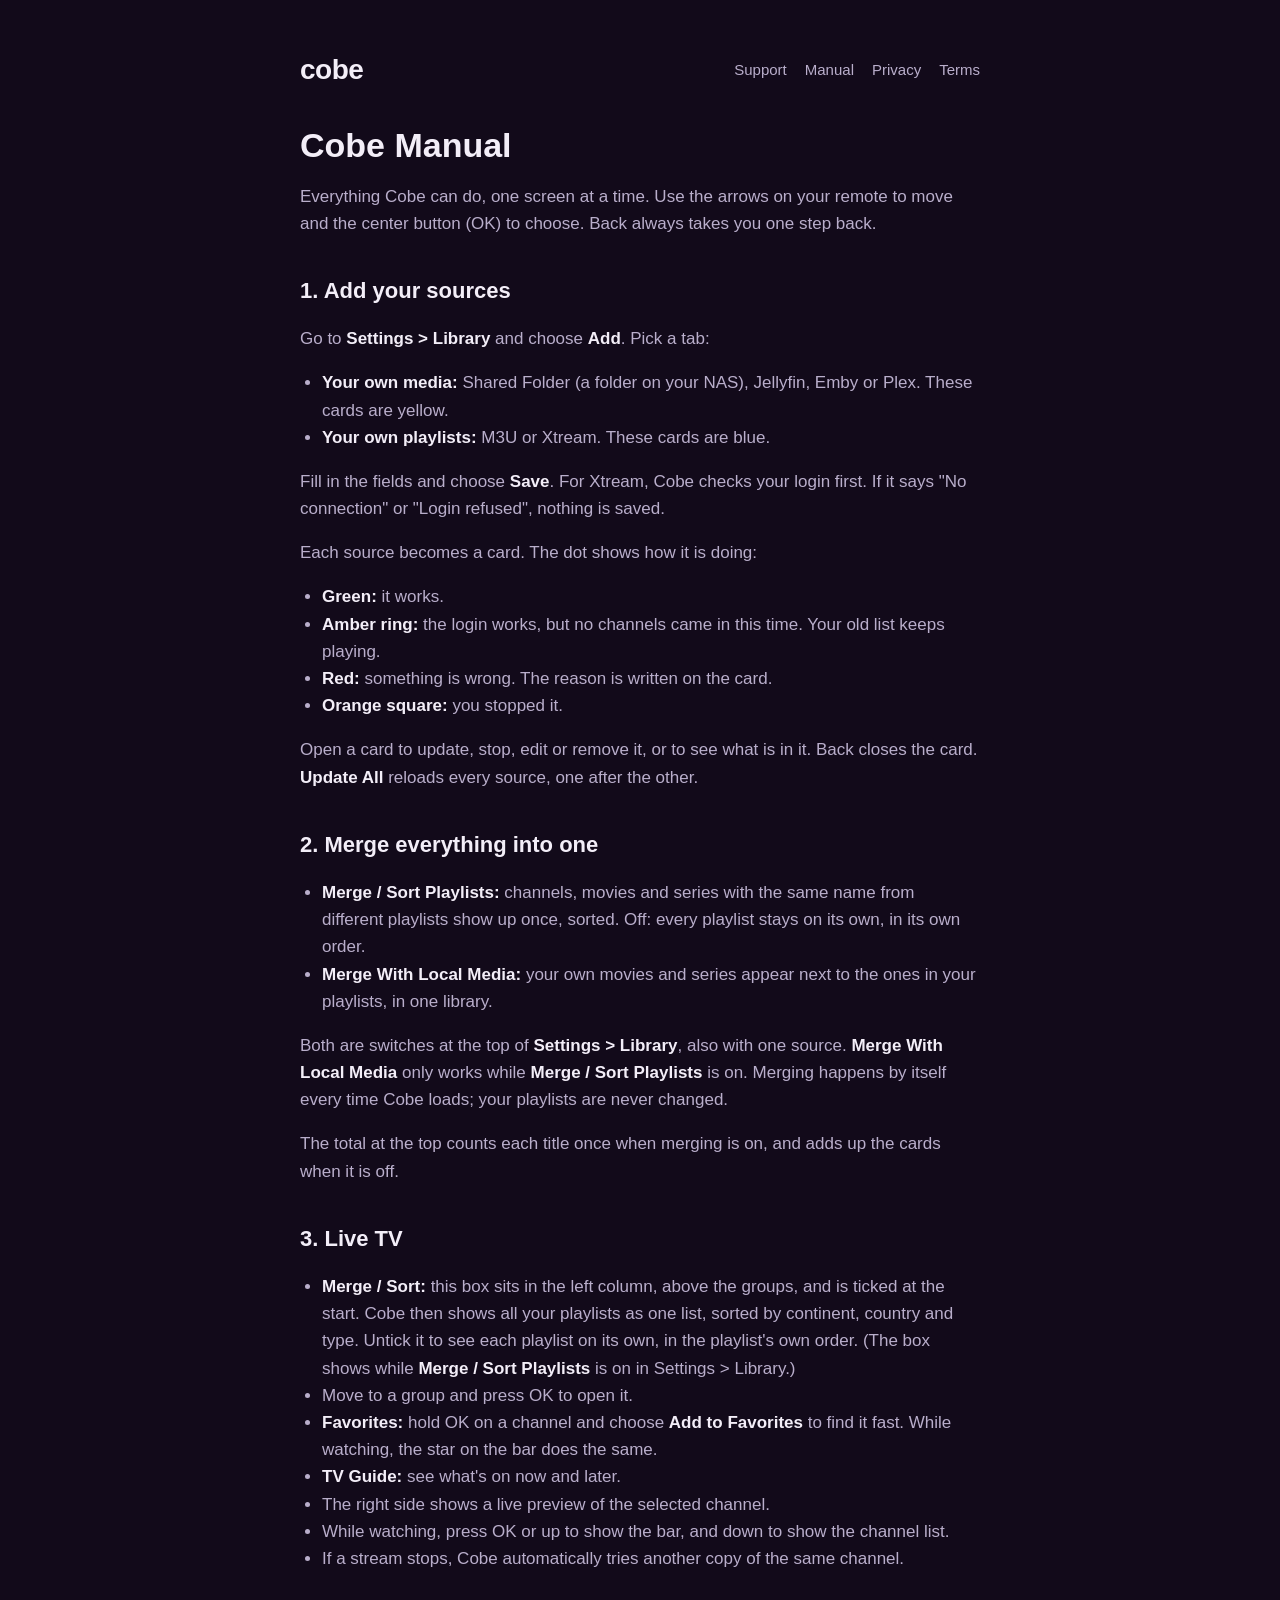
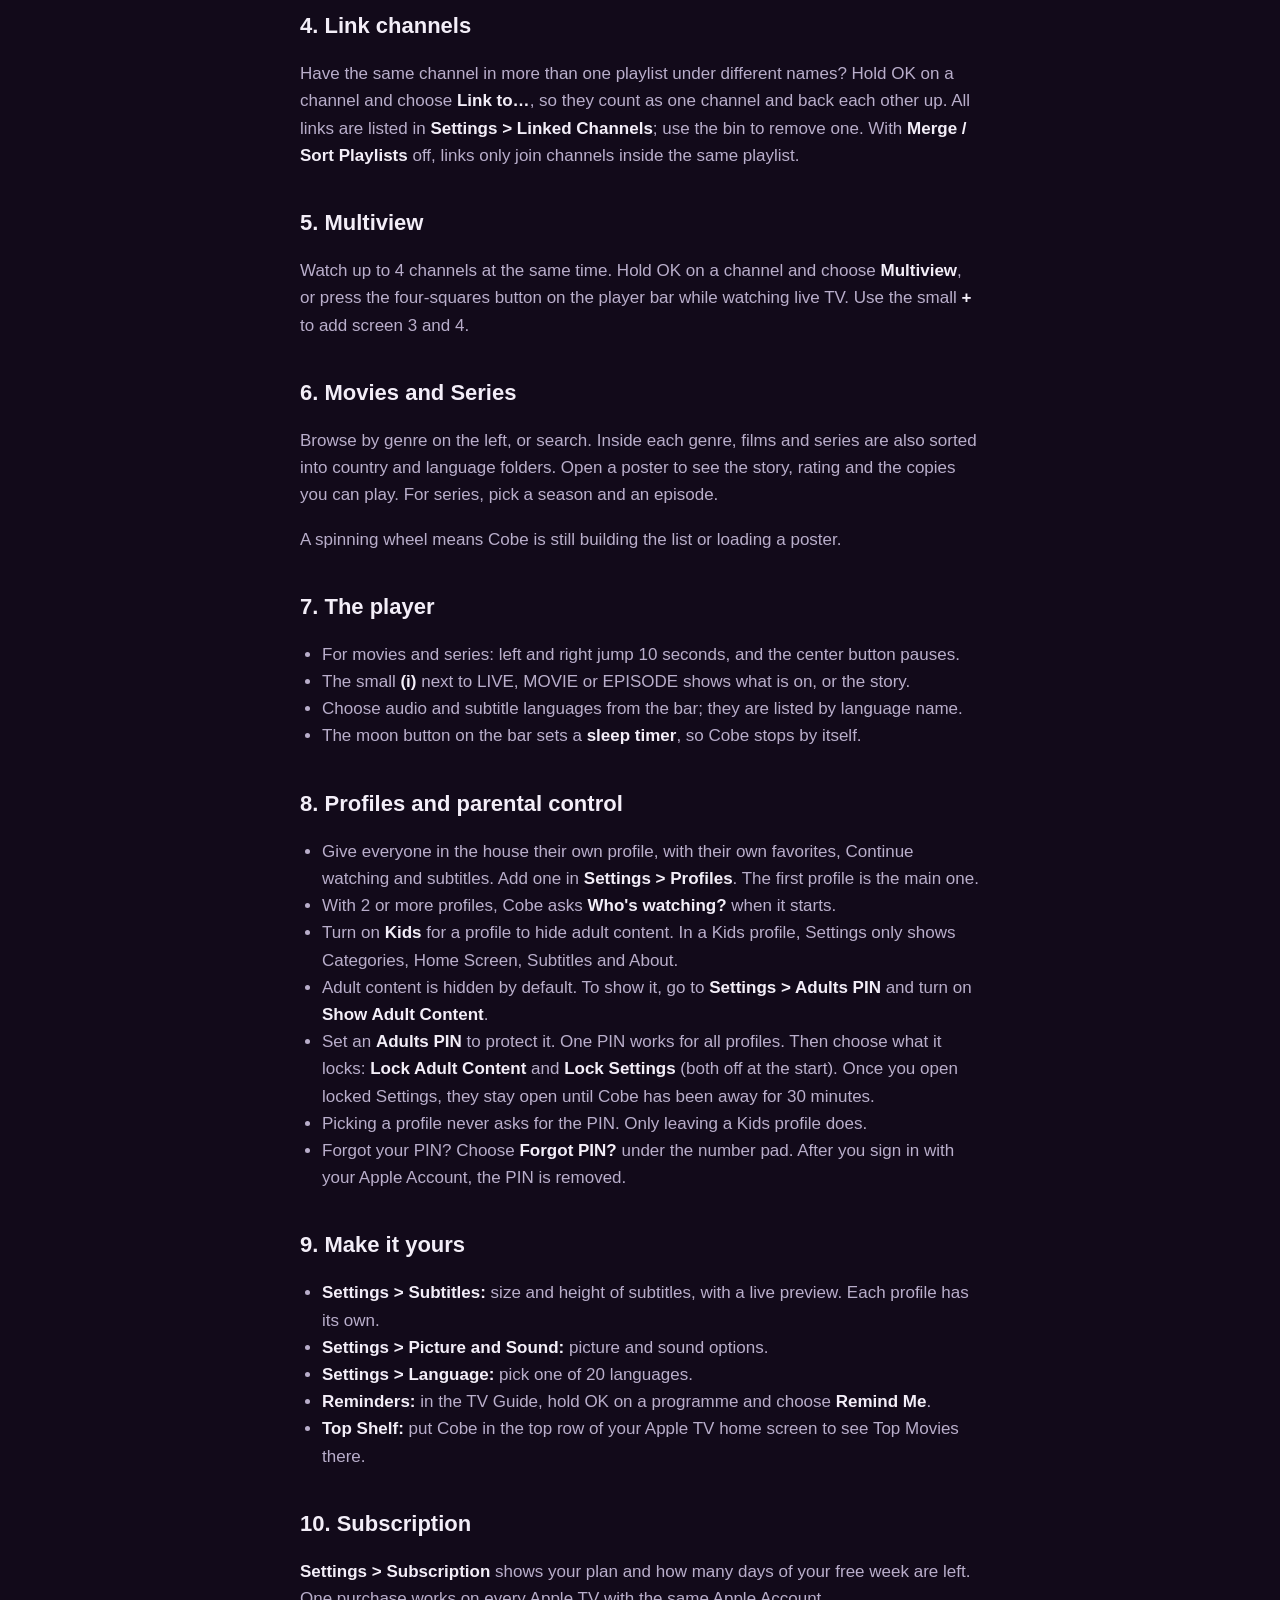
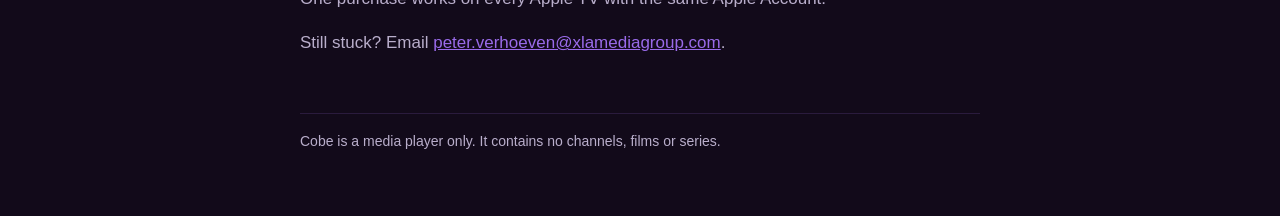
==== manual.html @ 354542ef "Cobe support website: support, manual, privacy and terms Co-Authored-By: Claude Opus 5.5 <noreply@an" ====
<!doctype html><html lang="en"><head><meta charset="utf-8"><meta name="viewport" content="width=device-width,initial-scale=1"><link rel="stylesheet" href="style.css"><title>Cobe Manual</title></head><body><main><header><a href="index.html">cobe</a><nav><a href="index.html">Support</a><a href="manual.html">Manual</a><a href="privacy.html">Privacy</a><a href="terms.html">Terms</a></nav></header>
<h1>Cobe Manual</h1>
<p>Everything Cobe can do, one screen at a time. Use the arrows on your remote to move and the center button (OK) to choose. Back always takes you one step back.</p>

<h2>1. Add your sources</h2>
<p>Go to <strong>Settings &gt; Library</strong> and choose <strong>Add</strong>. Pick a tab:</p>
<ul><li><strong>Your own media:</strong> Shared Folder (a folder on your NAS), Jellyfin, Emby or Plex. These cards are yellow.</li>
<li><strong>Your own playlists:</strong> M3U or Xtream. These cards are blue.</li></ul>
<p>Fill in the fields and choose <strong>Save</strong>. For Xtream, Cobe checks your login first. If it says "No connection" or "Login refused", nothing is saved.</p>
<p>Each source becomes a card. The dot shows how it is doing:</p>
<ul><li><strong>Green:</strong> it works.</li><li><strong>Amber ring:</strong> the login works, but no channels came in this time. Your old list keeps playing.</li><li><strong>Red:</strong> something is wrong. The reason is written on the card.</li><li><strong>Orange square:</strong> you stopped it.</li></ul>
<p>Open a card to update, stop, edit or remove it, or to see what is in it. Back closes the card. <strong>Update All</strong> reloads every source, one after the other.</p>

<h2>2. Merge everything into one</h2>
<ul><li><strong>Merge / Sort Playlists:</strong> channels, movies and series with the same name from different playlists show up once, sorted. Off: every playlist stays on its own, in its own order.</li>
<li><strong>Merge With Local Media:</strong> your own movies and series appear next to the ones in your playlists, in one library.</li></ul>
<p>Both are switches at the top of <strong>Settings &gt; Library</strong>, also with one source. <strong>Merge With Local Media</strong> only works while <strong>Merge / Sort Playlists</strong> is on. Merging happens by itself every time Cobe loads; your playlists are never changed.</p>
<p>The total at the top counts each title once when merging is on, and adds up the cards when it is off.</p>

<h2>3. Live TV</h2>
<ul><li><strong>Merge / Sort:</strong> this box sits in the left column, above the groups, and is ticked at the start. Cobe then shows all your playlists as one list, sorted by continent, country and type. Untick it to see each playlist on its own, in the playlist's own order. (The box shows while <strong>Merge / Sort Playlists</strong> is on in Settings &gt; Library.)</li>
<li>Move to a group and press OK to open it.</li>
<li><strong>Favorites:</strong> hold OK on a channel and choose <strong>Add to Favorites</strong> to find it fast. While watching, the star on the bar does the same.</li>
<li><strong>TV Guide:</strong> see what's on now and later.</li>
<li>The right side shows a live preview of the selected channel.</li>
<li>While watching, press OK or up to show the bar, and down to show the channel list.</li>
<li>If a stream stops, Cobe automatically tries another copy of the same channel.</li></ul>

<h2>4. Link channels</h2>
<p>Have the same channel in more than one playlist under different names? Hold OK on a channel and choose <strong>Link to…</strong>, so they count as one channel and back each other up. All links are listed in <strong>Settings &gt; Linked Channels</strong>; use the bin to remove one. With <strong>Merge / Sort Playlists</strong> off, links only join channels inside the same playlist.</p>

<h2>5. Multiview</h2>
<p>Watch up to 4 channels at the same time. Hold OK on a channel and choose <strong>Multiview</strong>, or press the four-squares button on the player bar while watching live TV. Use the small <strong>+</strong> to add screen 3 and 4.</p>

<h2>6. Movies and Series</h2>
<p>Browse by genre on the left, or search. Inside each genre, films and series are also sorted into country and language folders. Open a poster to see the story, rating and the copies you can play. For series, pick a season and an episode.</p>
<p>A spinning wheel means Cobe is still building the list or loading a poster.</p>

<h2>7. The player</h2>
<ul><li>For movies and series: left and right jump 10 seconds, and the center button pauses.</li>
<li>The small <strong>(i)</strong> next to LIVE, MOVIE or EPISODE shows what is on, or the story.</li>
<li>Choose audio and subtitle languages from the bar; they are listed by language name.</li>
<li>The moon button on the bar sets a <strong>sleep timer</strong>, so Cobe stops by itself.</li></ul>

<h2>8. Profiles and parental control</h2>
<ul><li>Give everyone in the house their own profile, with their own favorites, Continue watching and subtitles. Add one in <strong>Settings &gt; Profiles</strong>. The first profile is the main one.</li>
<li>With 2 or more profiles, Cobe asks <strong>Who's watching?</strong> when it starts.</li>
<li>Turn on <strong>Kids</strong> for a profile to hide adult content. In a Kids profile, Settings only shows Categories, Home Screen, Subtitles and About.</li>
<li>Adult content is hidden by default. To show it, go to <strong>Settings &gt; Adults PIN</strong> and turn on <strong>Show Adult Content</strong>.</li>
<li>Set an <strong>Adults PIN</strong> to protect it. One PIN works for all profiles. Then choose what it locks: <strong>Lock Adult Content</strong> and <strong>Lock Settings</strong> (both off at the start). Once you open locked Settings, they stay open until Cobe has been away for 30 minutes.</li>
<li>Picking a profile never asks for the PIN. Only leaving a Kids profile does.</li>
<li>Forgot your PIN? Choose <strong>Forgot PIN?</strong> under the number pad. After you sign in with your Apple Account, the PIN is removed.</li></ul>

<h2>9. Make it yours</h2>
<ul><li><strong>Settings &gt; Subtitles:</strong> size and height of subtitles, with a live preview. Each profile has its own.</li>
<li><strong>Settings &gt; Picture and Sound:</strong> picture and sound options.</li>
<li><strong>Settings &gt; Language:</strong> pick one of 20 languages.</li>
<li><strong>Reminders:</strong> in the TV Guide, hold OK on a programme and choose <strong>Remind Me</strong>.</li>
<li><strong>Top Shelf:</strong> put Cobe in the top row of your Apple TV home screen to see Top Movies there.</li></ul>

<h2>10. Subscription</h2>
<p><strong>Settings &gt; Subscription</strong> shows your plan and how many days of your free week are left. One purchase works on every Apple TV with the same Apple Account.</p>

<p>Still stuck? Email <a href="mailto:peter.verhoeven@xlamediagroup.com">peter.verhoeven@xlamediagroup.com</a>.</p>
<footer>Cobe is a media player only. It contains no channels, films or series.</footer></main></body></html>
---- style.css ----
:root{--bg:#120A1A;--ink:#F3EEF8;--muted:#B9AECB;--line:#2A1B3D;--accent:#9A6BEA}
*{box-sizing:border-box}
body{margin:0;background:var(--bg);color:var(--ink);font:17px/1.6 -apple-system,BlinkMacSystemFont,"Segoe UI",Roboto,Helvetica,Arial,sans-serif}
main{max-width:720px;margin:0 auto;padding:48px 20px 64px}
header{display:flex;align-items:center;gap:14px;margin-bottom:32px}
header>a{color:var(--ink);text-decoration:none;font-weight:700;font-size:28px;letter-spacing:-.5px}
nav{margin-left:auto;display:flex;gap:18px;font-size:15px}
nav a{color:var(--muted);text-decoration:none}nav a:hover{color:var(--ink)}
h1{font-size:34px;line-height:1.2;margin:0 0 8px}
h2{font-size:22px;margin:36px 0 8px}
p,li{color:var(--muted)}strong{color:var(--ink)}
a{color:var(--accent)}
ol,ul{padding-left:22px}
table{width:100%;border-collapse:collapse;font-size:15px;margin:12px 0}
th,td{text-align:left;padding:8px 10px;border-bottom:1px solid var(--line);vertical-align:top}
th{color:var(--ink)}
.box{border:1px solid var(--line);border-radius:10px;padding:18px 20px;margin:20px 0}
.date{font-size:14px;color:var(--muted)}
footer{margin-top:56px;font-size:14px;color:var(--muted);border-top:1px solid var(--line);padding-top:16px}
@media (max-width:520px){header{flex-wrap:wrap}nav{margin-left:0;width:100%}}
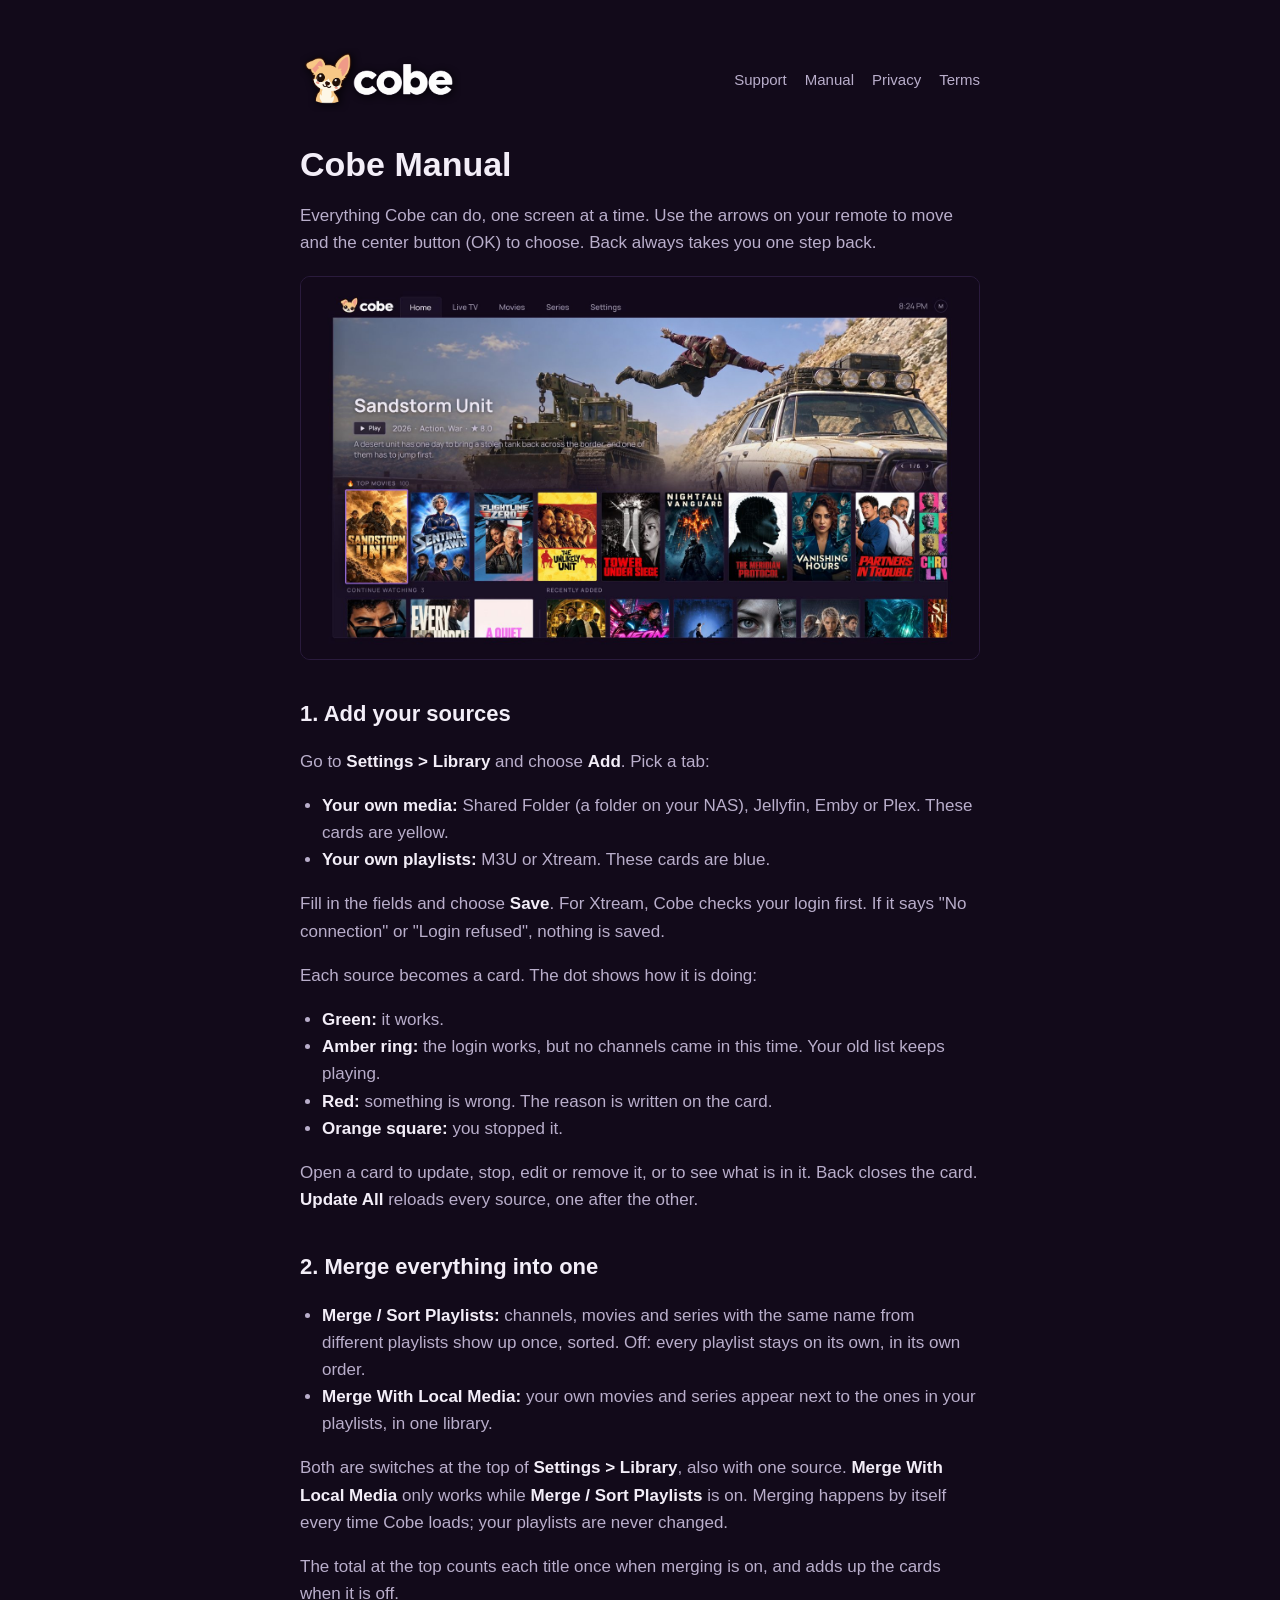
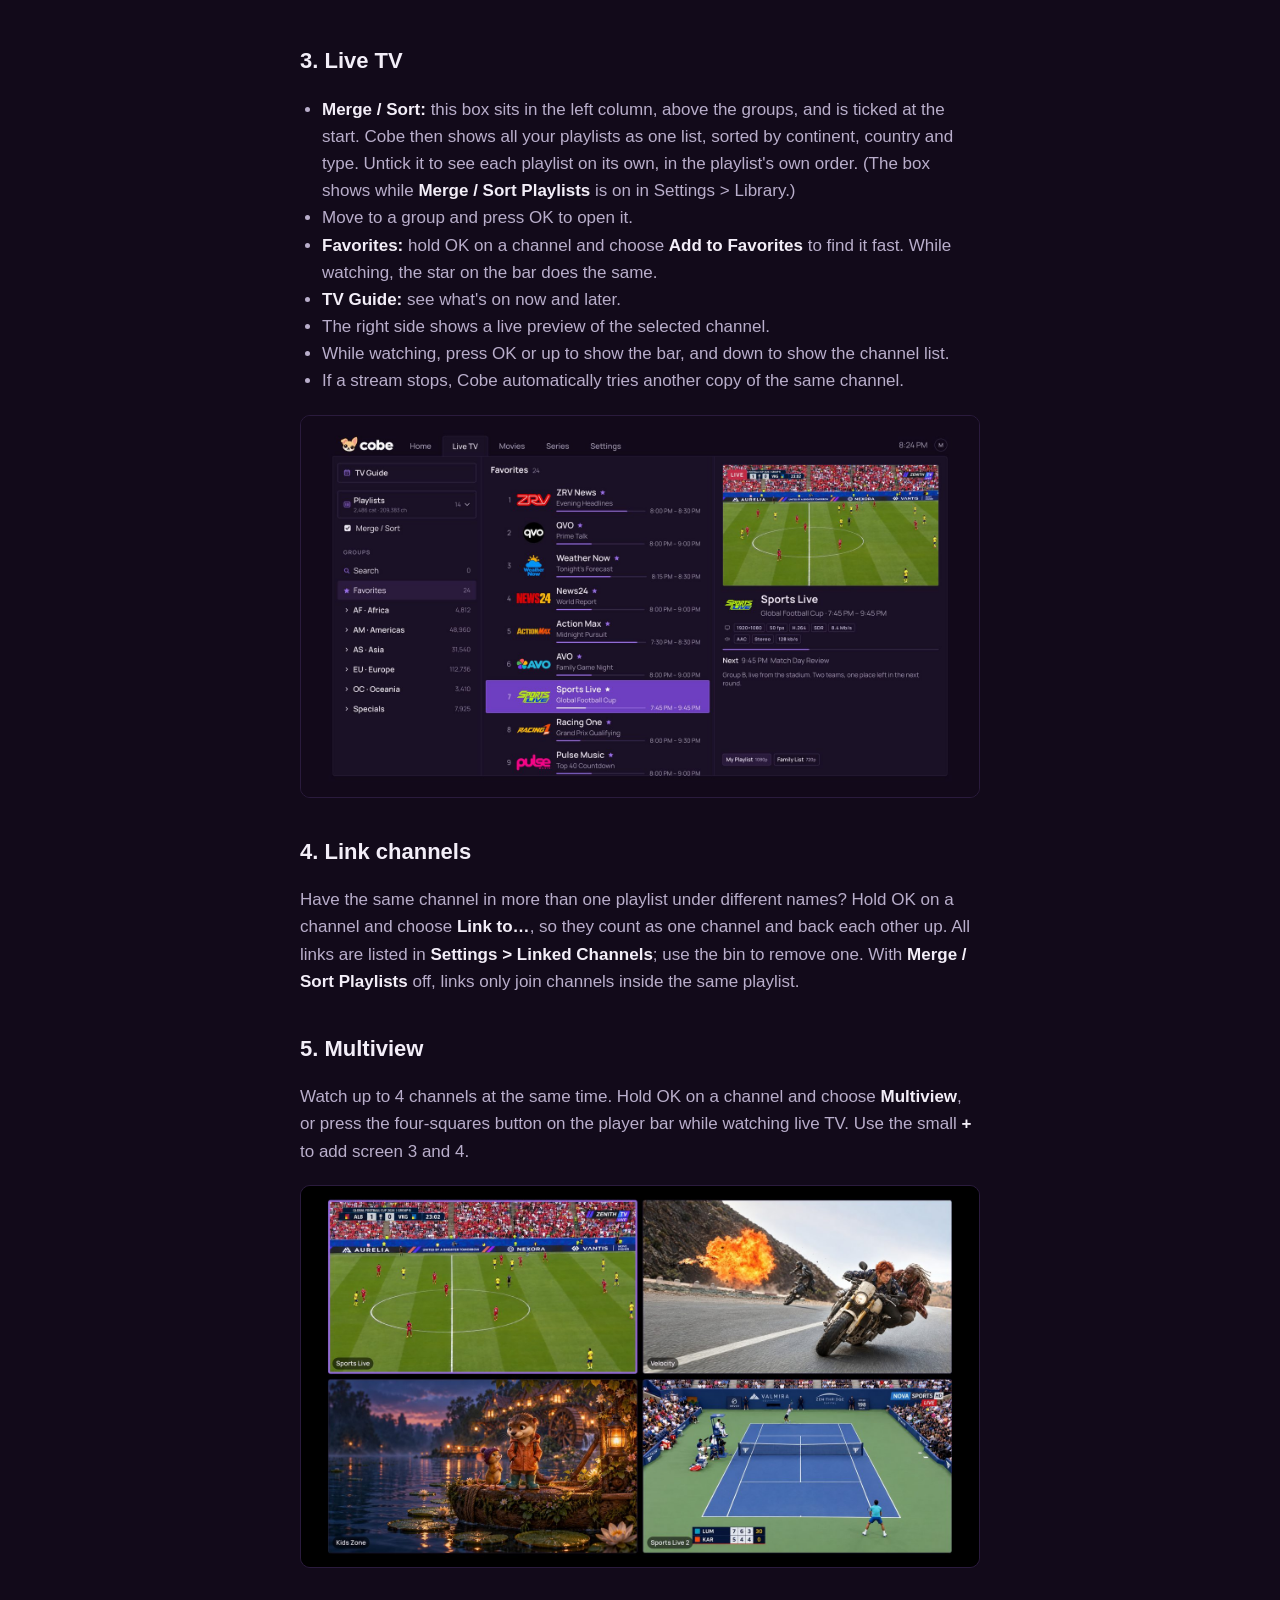
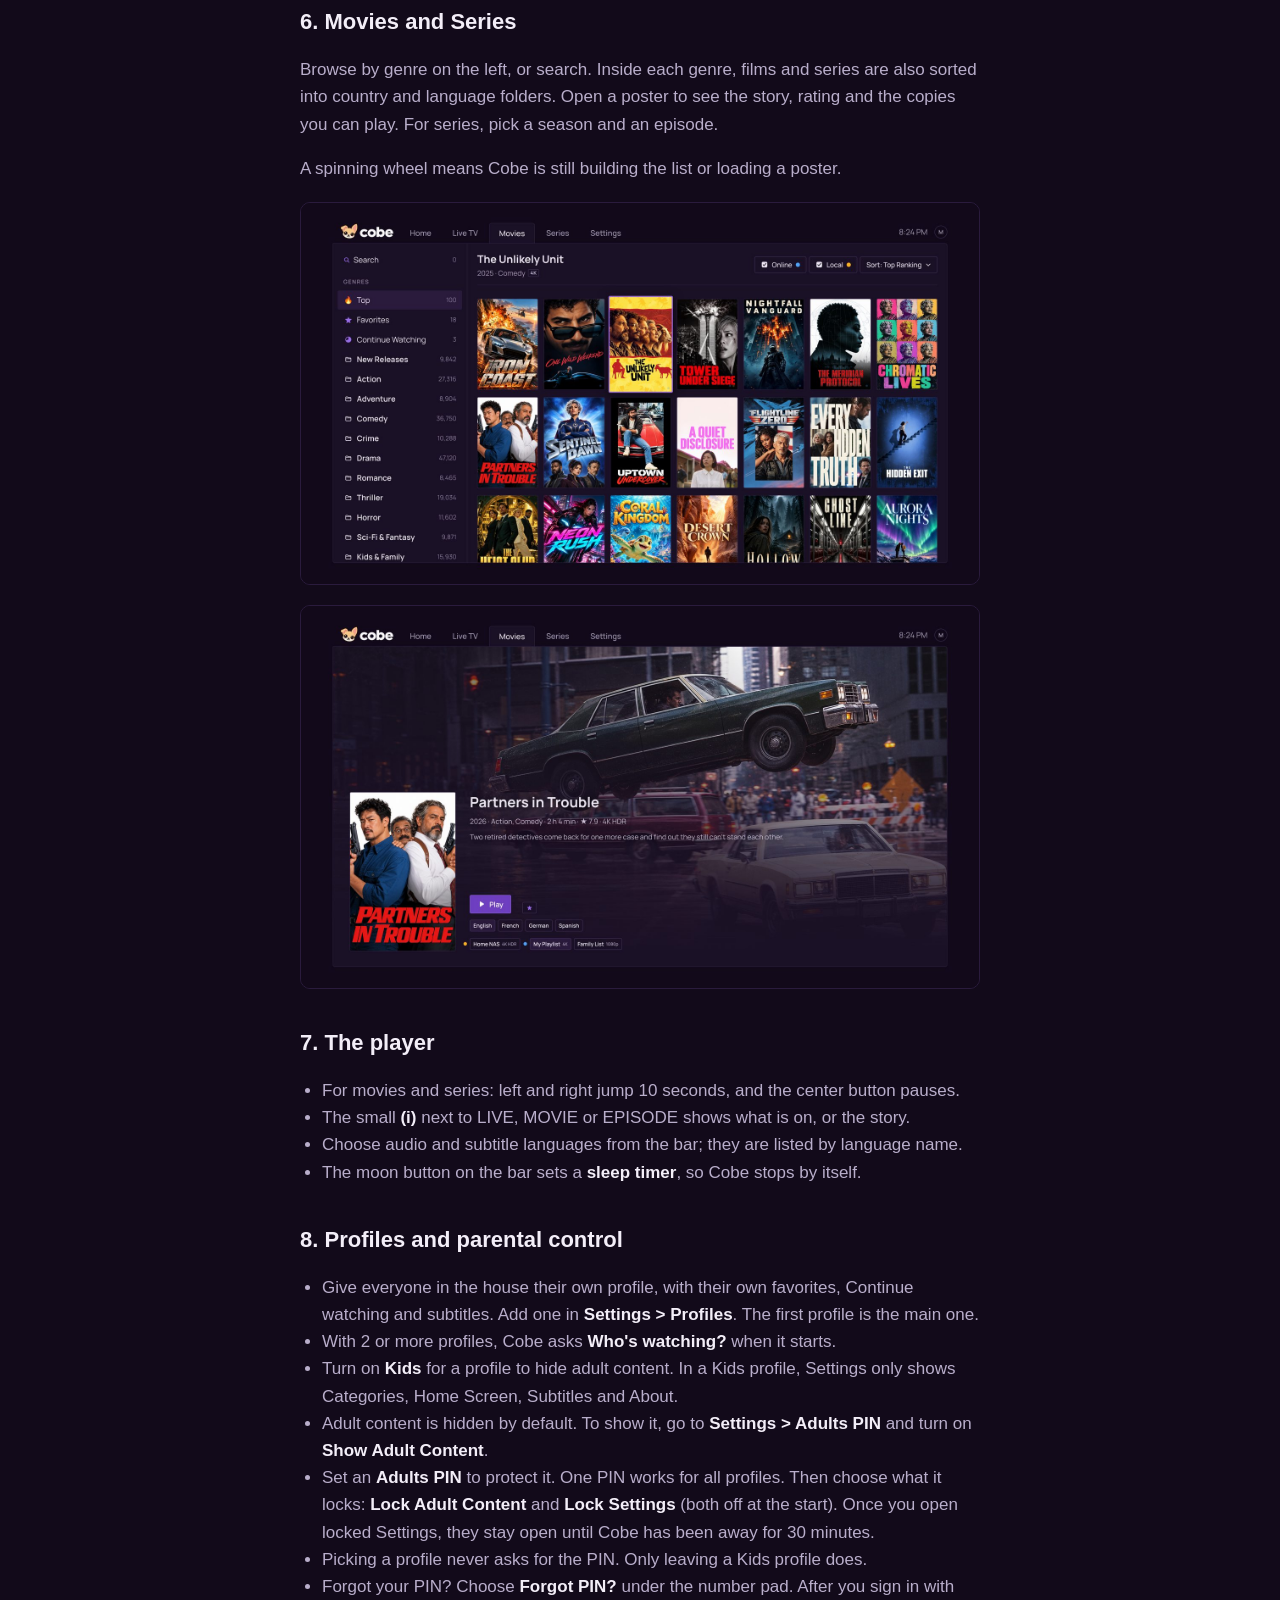
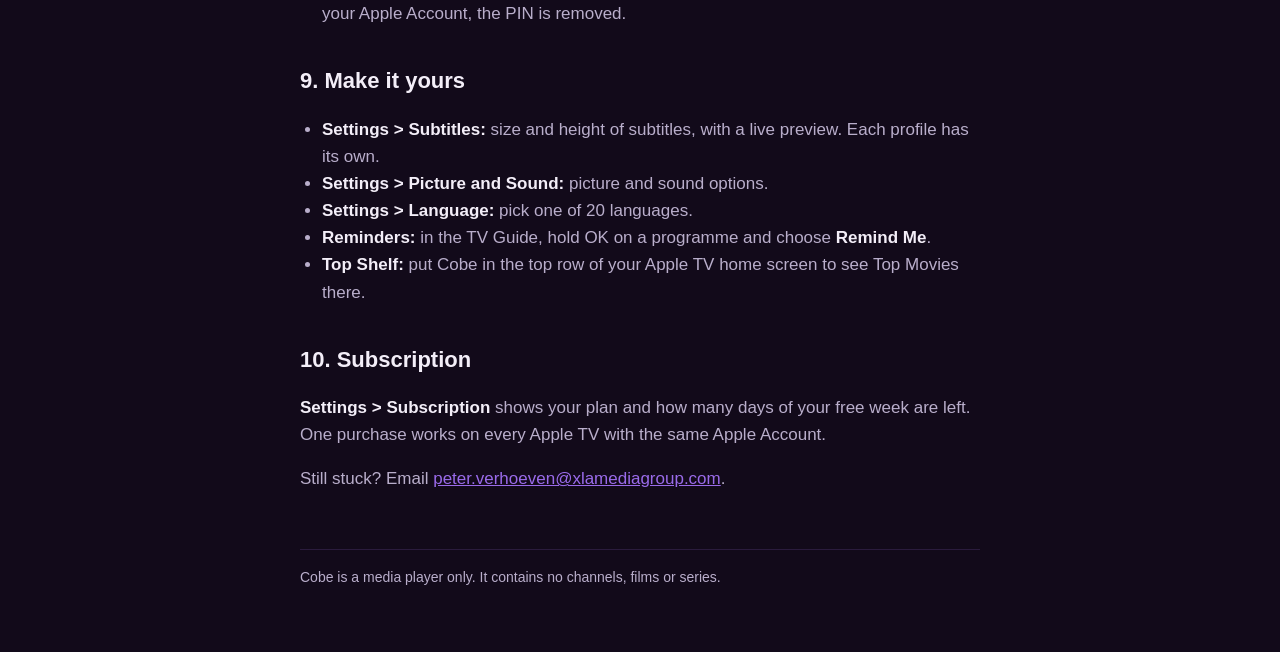
==== commit c9772a40: "Logo on Support and Manual, screenshots in the manual Co-Authored-By: Claude Opus 5.5 <noreply@anthr" ====
--- a/manual.html
+++ b/manual.html
@@ -1,6 +1,8 @@
-<!doctype html><html lang="en"><head><meta charset="utf-8"><meta name="viewport" content="width=device-width,initial-scale=1"><link rel="stylesheet" href="style.css"><title>Cobe Manual</title></head><body><main><header><a href="index.html">cobe</a><nav><a href="index.html">Support</a><a href="manual.html">Manual</a><a href="privacy.html">Privacy</a><a href="terms.html">Terms</a></nav></header>
+<!doctype html><html lang="en"><head><meta charset="utf-8"><meta name="viewport" content="width=device-width,initial-scale=1"><link rel="stylesheet" href="style.css"><title>Cobe Manual</title></head><body><main><header><a href="index.html" class="logo"><img src="images/cobe-logo.png" alt="Cobe" width="960" height="382"></a><nav><a href="index.html">Support</a><a href="manual.html">Manual</a><a href="privacy.html">Privacy</a><a href="terms.html">Terms</a></nav></header>
 <h1>Cobe Manual</h1>
 <p>Everything Cobe can do, one screen at a time. Use the arrows on your remote to move and the center button (OK) to choose. Back always takes you one step back.</p>
+
+<figure><img src="images/home.jpg" alt="The Cobe Home screen with a big film banner and rows of posters" loading="lazy" width="1600" height="900"></figure>
 
 <h2>1. Add your sources</h2>
 <p>Go to <strong>Settings &gt; Library</strong> and choose <strong>Add</strong>. Pick a tab:</p>
@@ -26,15 +28,22 @@
 <li>While watching, press OK or up to show the bar, and down to show the channel list.</li>
 <li>If a stream stops, Cobe automatically tries another copy of the same channel.</li></ul>
 
+<figure><img src="images/live-tv.jpg" alt="Live TV with groups on the left, the channel list in the middle and a live preview on the right" loading="lazy" width="1600" height="900"></figure>
+
 <h2>4. Link channels</h2>
 <p>Have the same channel in more than one playlist under different names? Hold OK on a channel and choose <strong>Link to…</strong>, so they count as one channel and back each other up. All links are listed in <strong>Settings &gt; Linked Channels</strong>; use the bin to remove one. With <strong>Merge / Sort Playlists</strong> off, links only join channels inside the same playlist.</p>
 
 <h2>5. Multiview</h2>
 <p>Watch up to 4 channels at the same time. Hold OK on a channel and choose <strong>Multiview</strong>, or press the four-squares button on the player bar while watching live TV. Use the small <strong>+</strong> to add screen 3 and 4.</p>
 
+<figure><img src="images/multiview.jpg" alt="Multiview with four channels on one screen" loading="lazy" width="1600" height="900"></figure>
+
 <h2>6. Movies and Series</h2>
 <p>Browse by genre on the left, or search. Inside each genre, films and series are also sorted into country and language folders. Open a poster to see the story, rating and the copies you can play. For series, pick a season and an episode.</p>
 <p>A spinning wheel means Cobe is still building the list or loading a poster.</p>
+
+<figure><img src="images/movies.jpg" alt="The Movies tab with genres on the left and a grid of posters" loading="lazy" width="1600" height="900"></figure>
+<figure><img src="images/movie-page.jpg" alt="A movie page with the story, languages and copies to play" loading="lazy" width="1600" height="900"></figure>
 
 <h2>7. The player</h2>
 <ul><li>For movies and series: left and right jump 10 seconds, and the center button pauses.</li>
--- a/style.css
+++ b/style.css
@@ -18,3 +18,11 @@
 .date{font-size:14px;color:var(--muted)}
 footer{margin-top:56px;font-size:14px;color:var(--muted);border-top:1px solid var(--line);padding-top:16px}
 @media (max-width:520px){header{flex-wrap:wrap}nav{margin-left:0;width:100%}}
+figure{margin:20px 0}
+figure img{display:block;width:100%;height:auto;border-radius:10px;border:1px solid var(--line)}
+header>a.logo{display:block;line-height:0}
+header>a.logo img{height:64px;width:auto}
+header.hero{flex-direction:column;gap:20px;margin-bottom:40px}
+header.hero>a.logo img{height:150px}
+header.hero nav{margin-left:0;justify-content:center}
+@media (max-width:520px){header.hero>a.logo img{height:110px}header.hero nav{width:auto}}
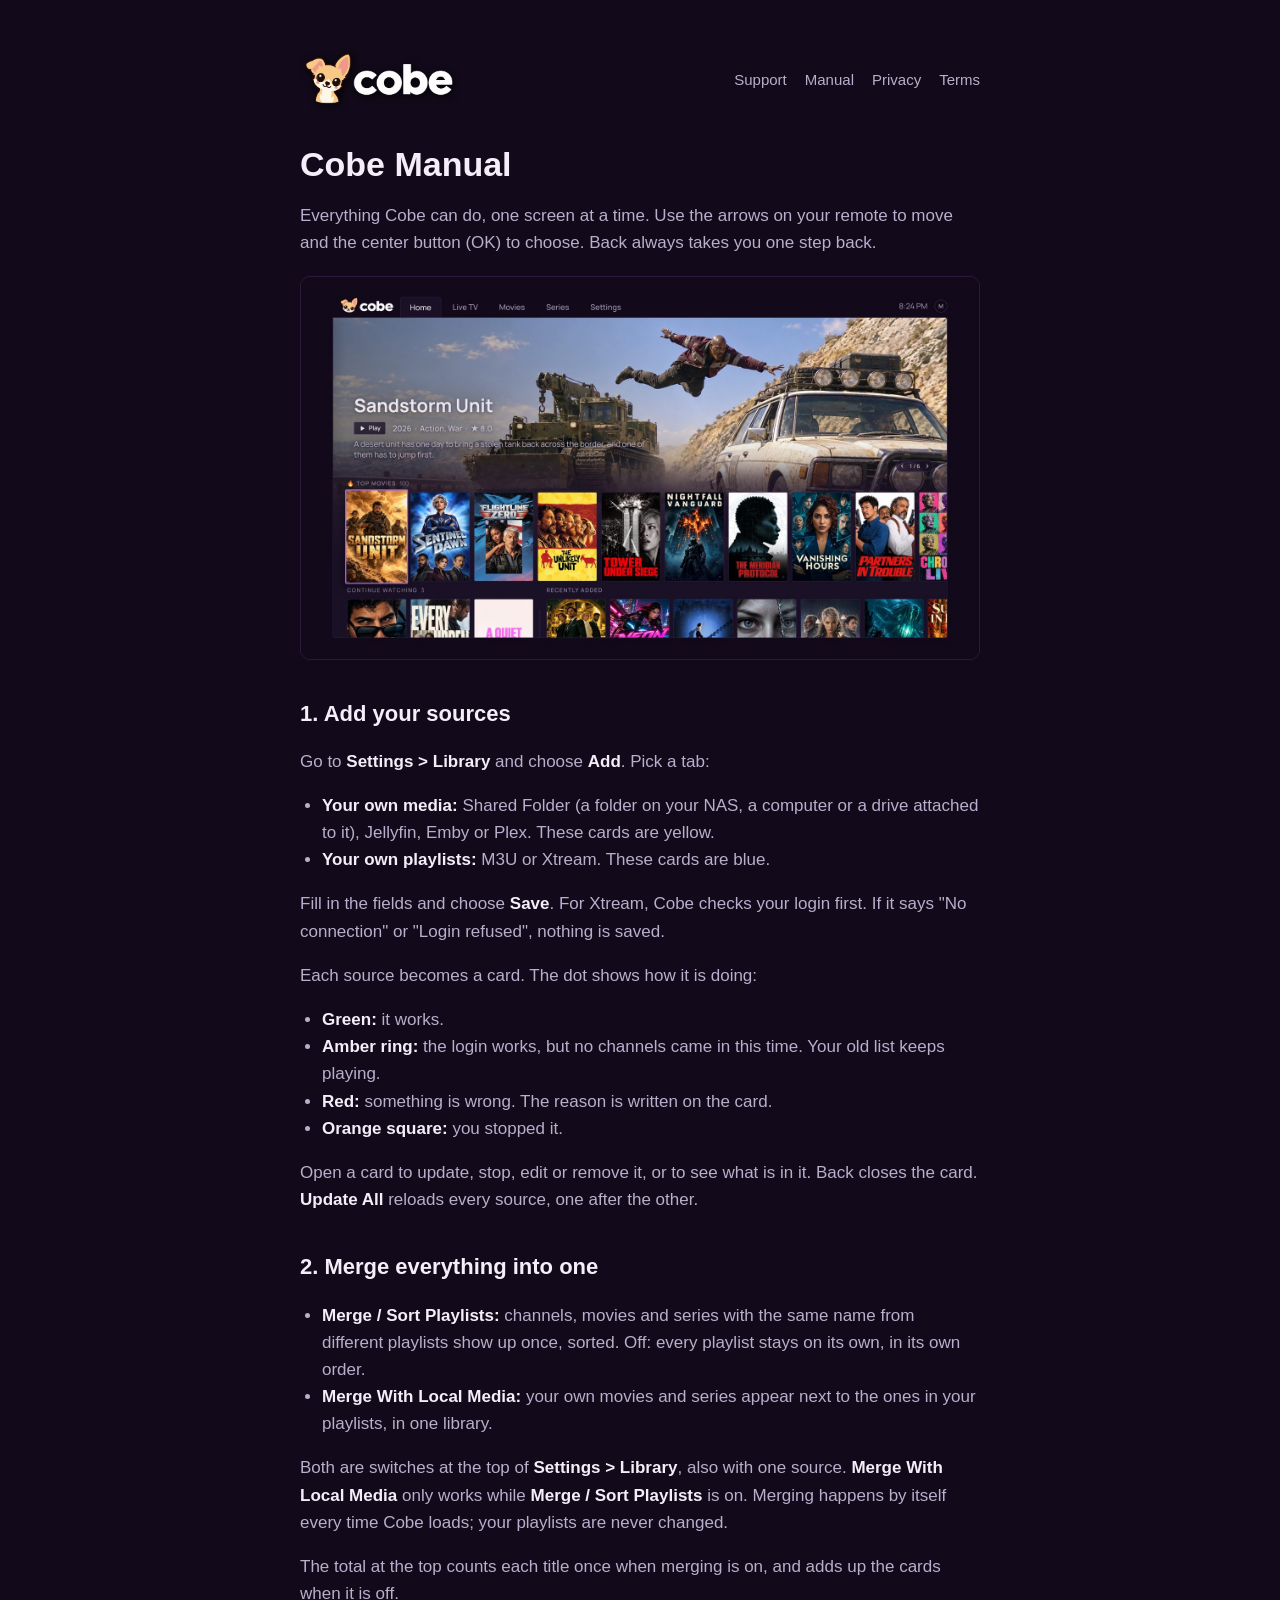
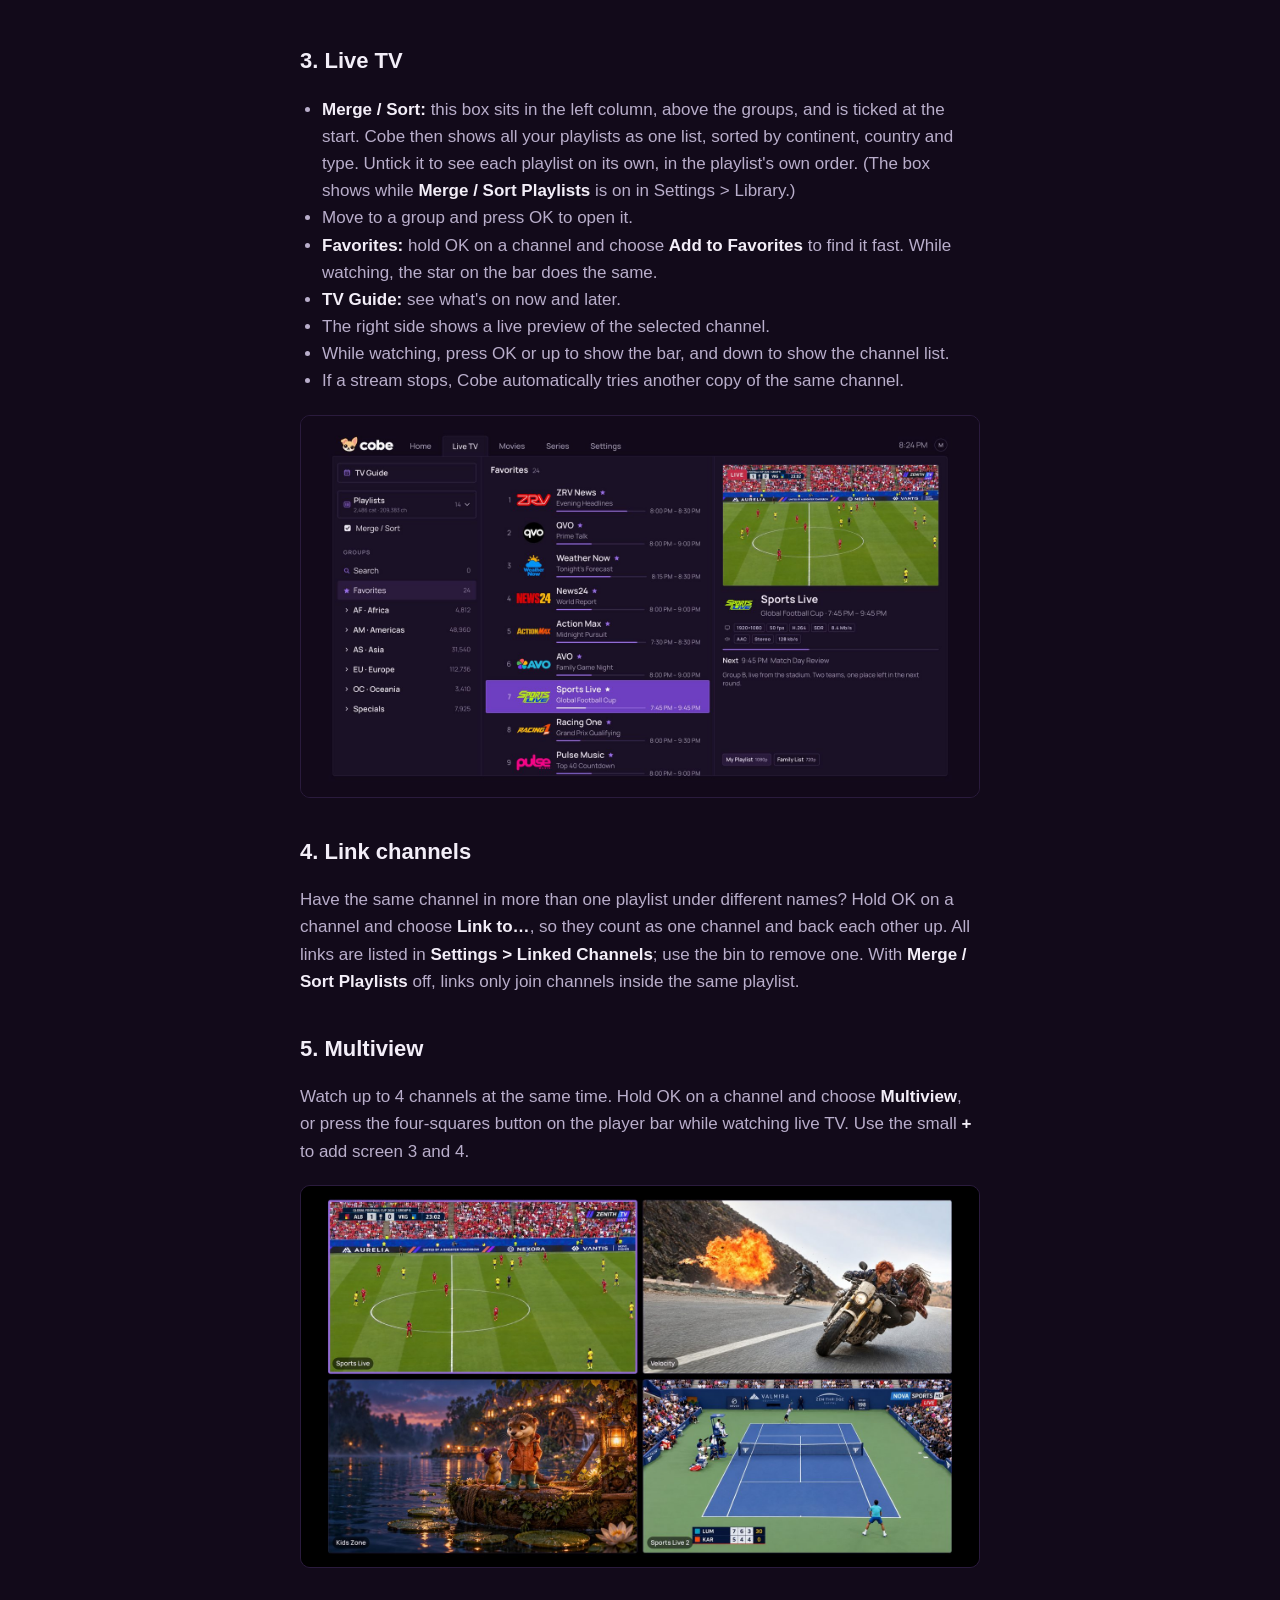
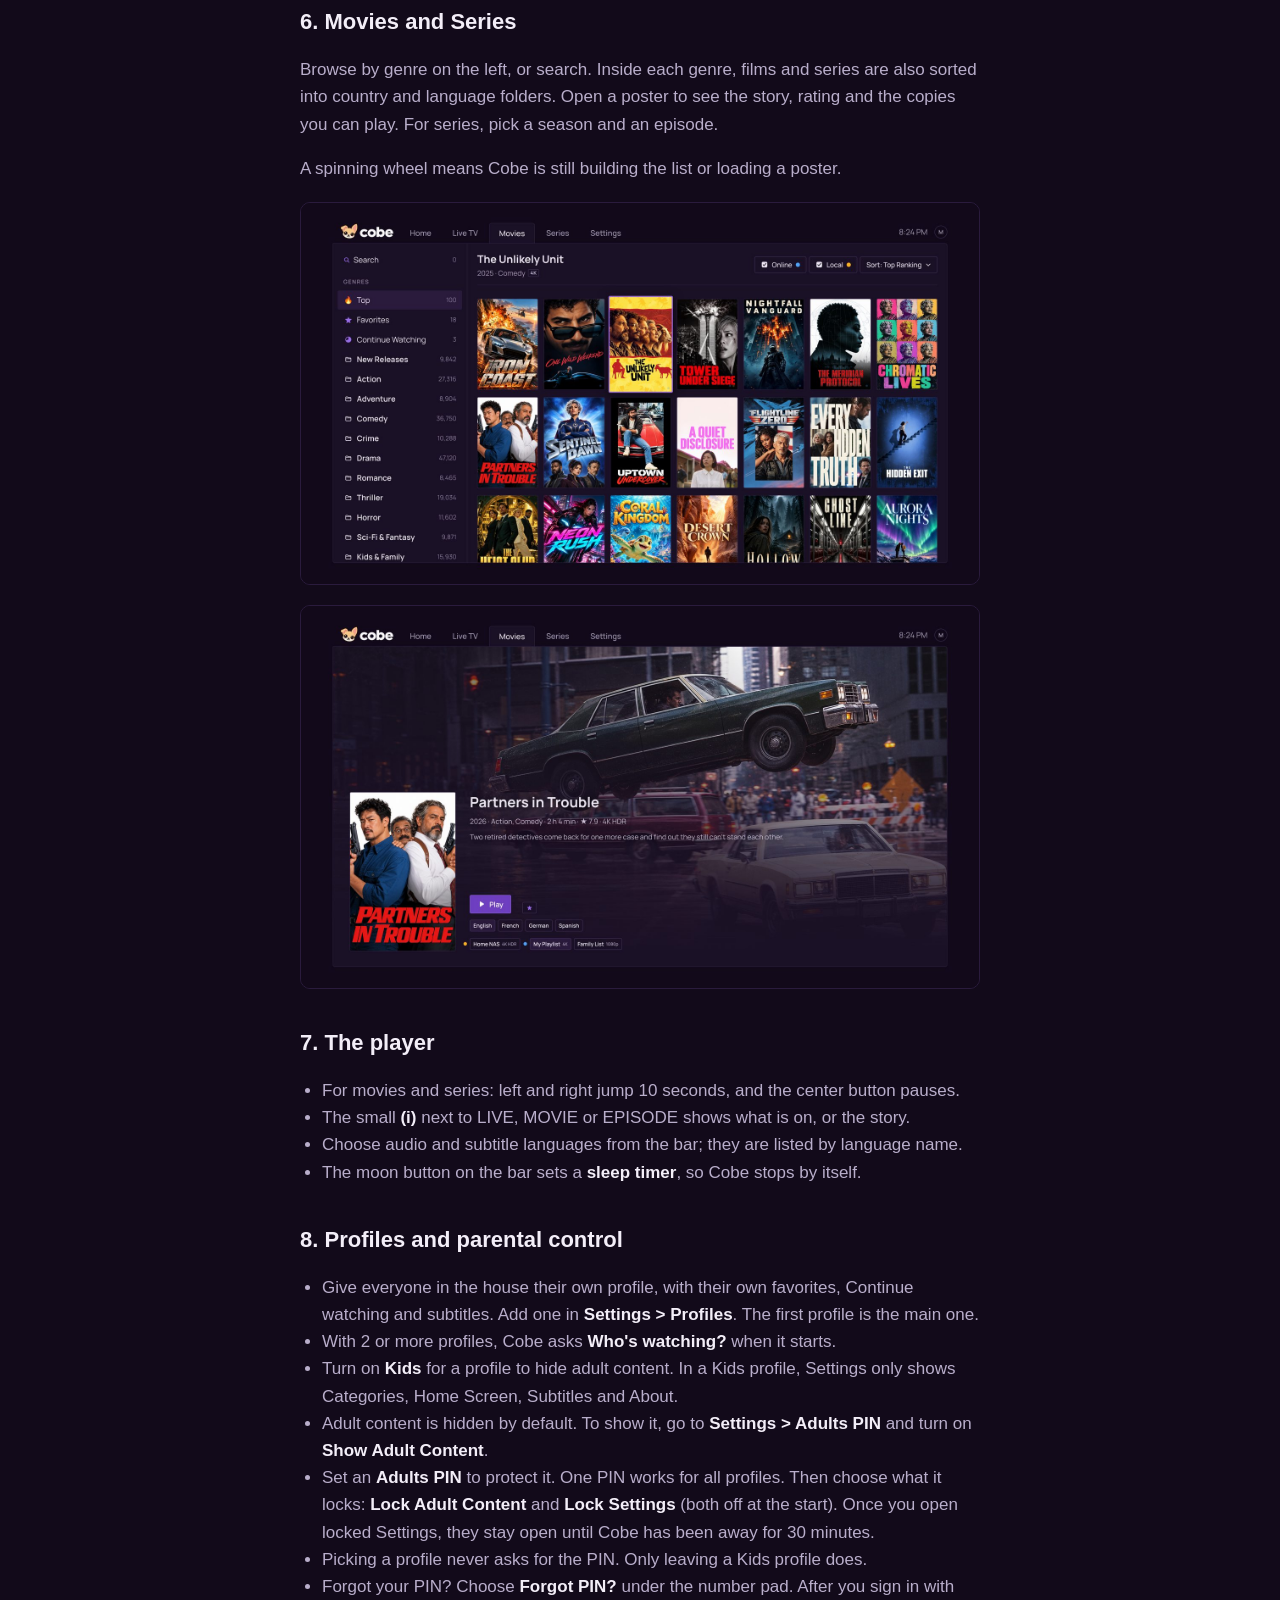
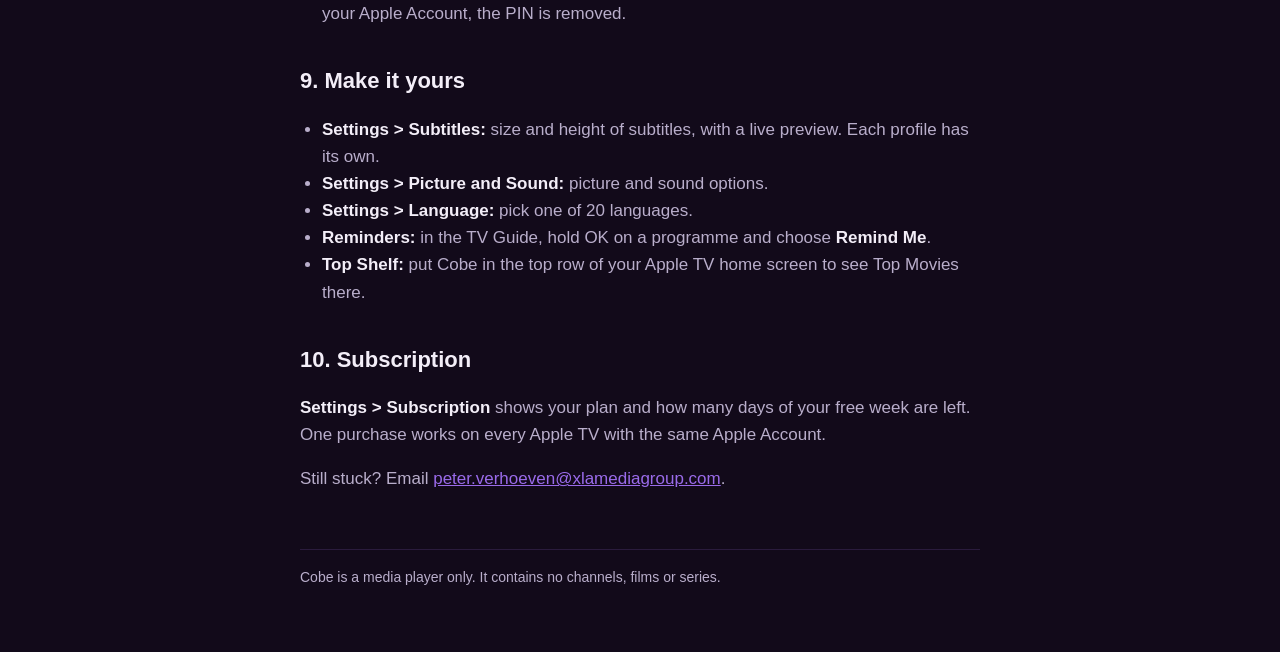
==== commit 92fe758d: "Shared folder: NAS, computer or attached drive (Peter) Co-Authored-By: Claude Opus 5.5 <noreply@anth" ====
--- a/manual.html
+++ b/manual.html
@@ -6,7 +6,7 @@
 
 <h2>1. Add your sources</h2>
 <p>Go to <strong>Settings &gt; Library</strong> and choose <strong>Add</strong>. Pick a tab:</p>
-<ul><li><strong>Your own media:</strong> Shared Folder (a folder on your NAS), Jellyfin, Emby or Plex. These cards are yellow.</li>
+<ul><li><strong>Your own media:</strong> Shared Folder (a folder on your NAS, a computer or a drive attached to it), Jellyfin, Emby or Plex. These cards are yellow.</li>
 <li><strong>Your own playlists:</strong> M3U or Xtream. These cards are blue.</li></ul>
 <p>Fill in the fields and choose <strong>Save</strong>. For Xtream, Cobe checks your login first. If it says "No connection" or "Login refused", nothing is saved.</p>
 <p>Each source becomes a card. The dot shows how it is doing:</p>
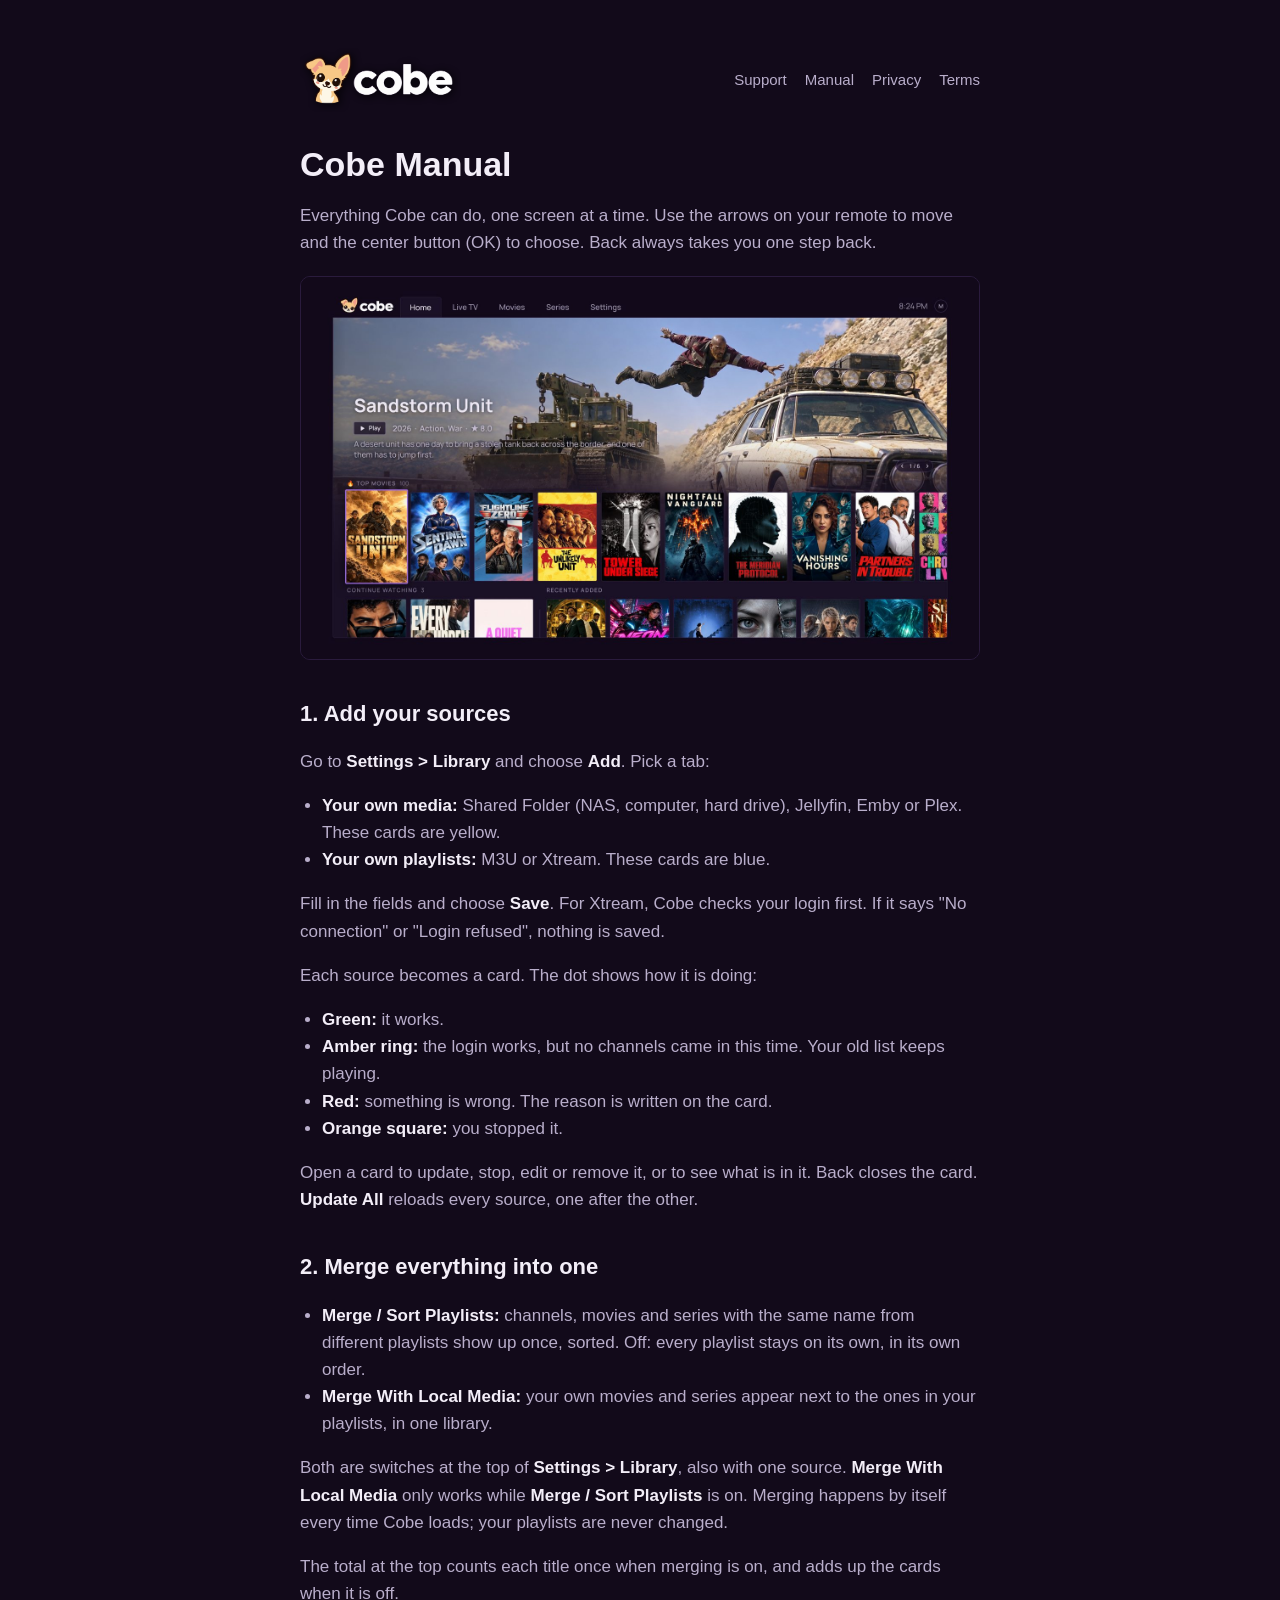
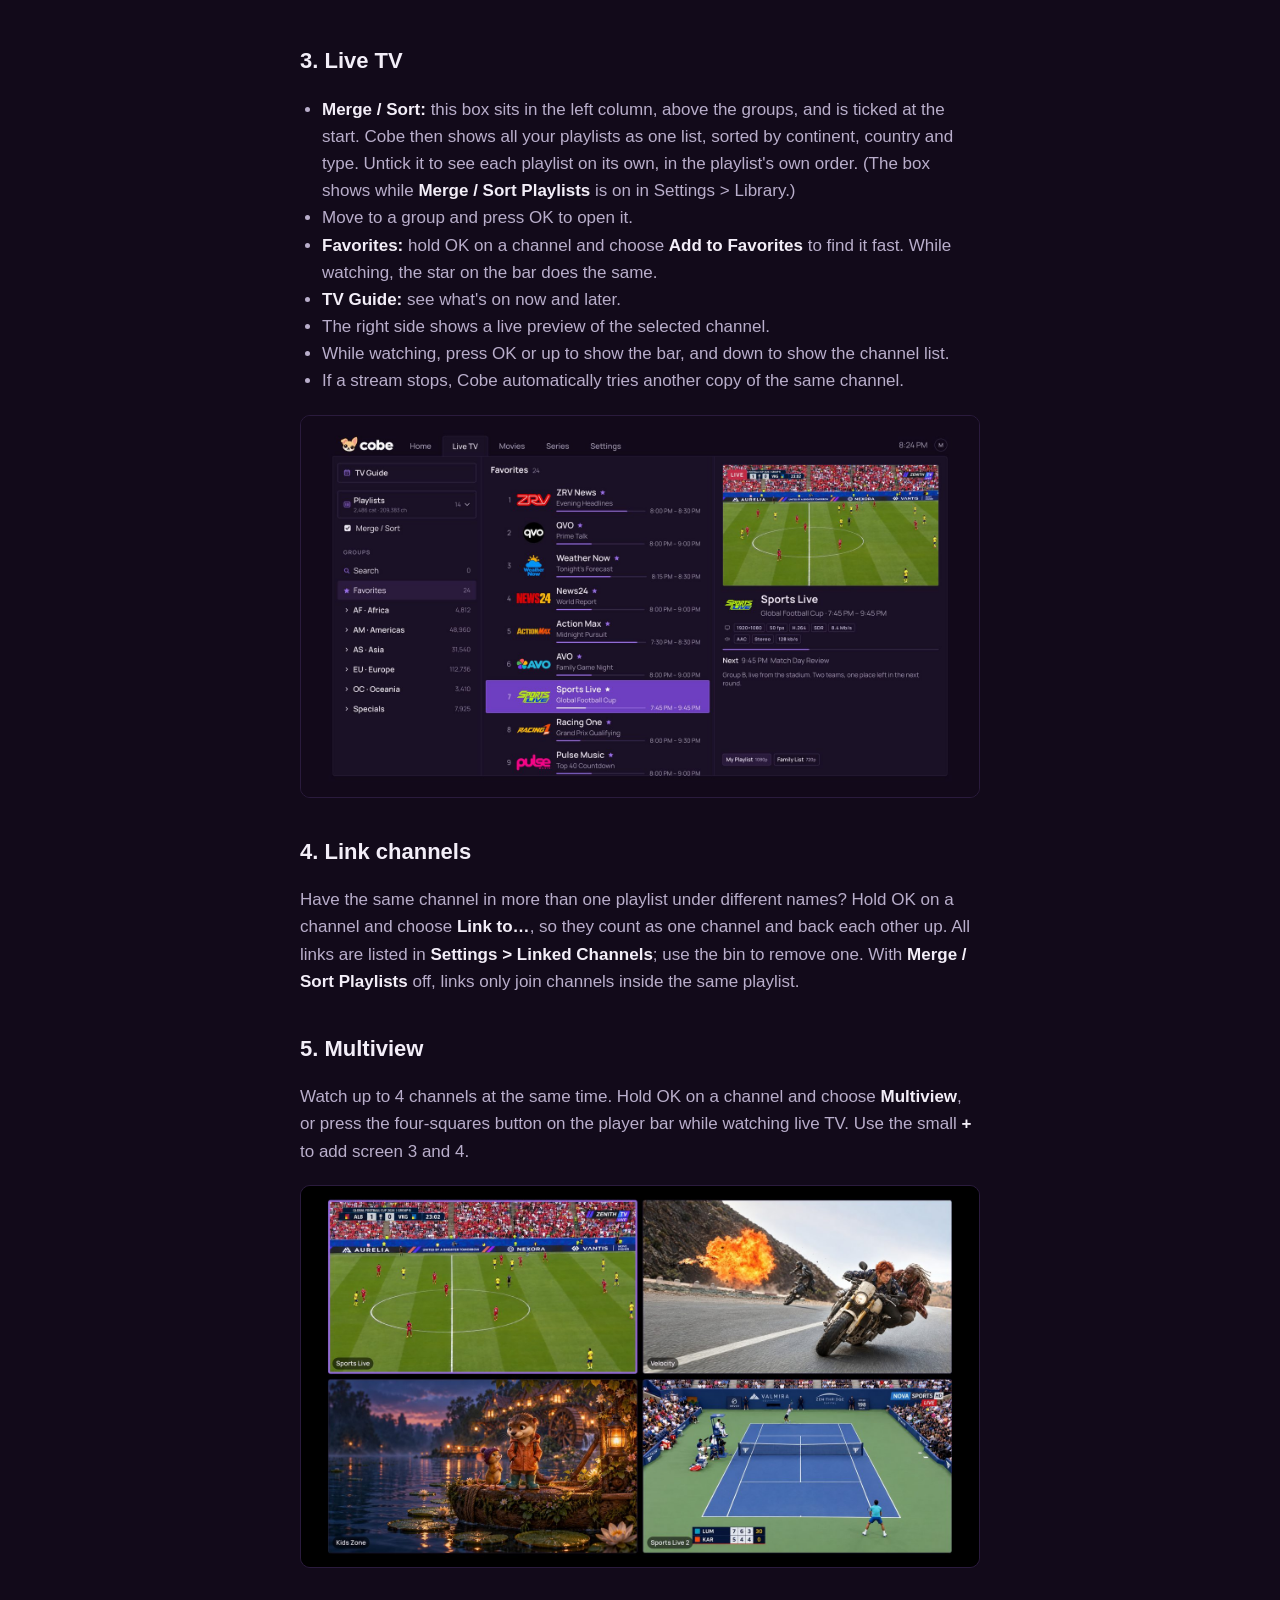
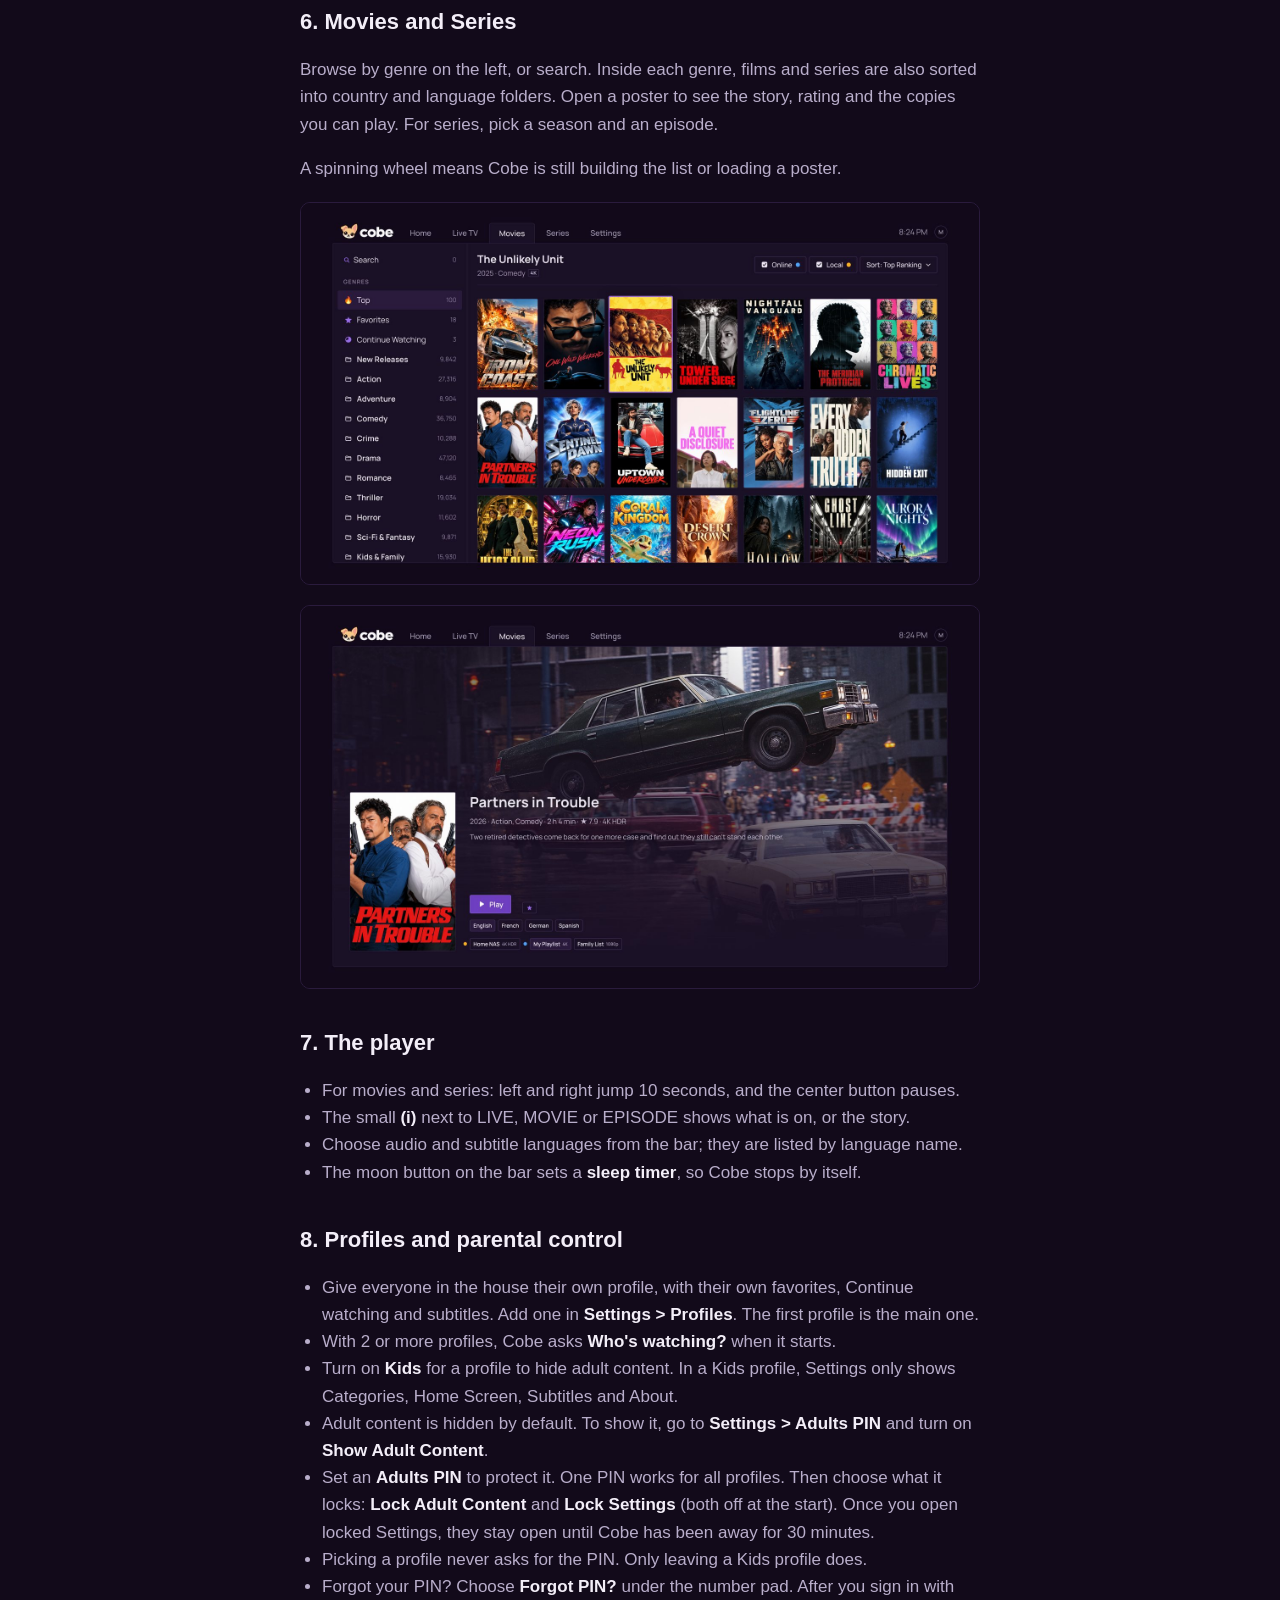
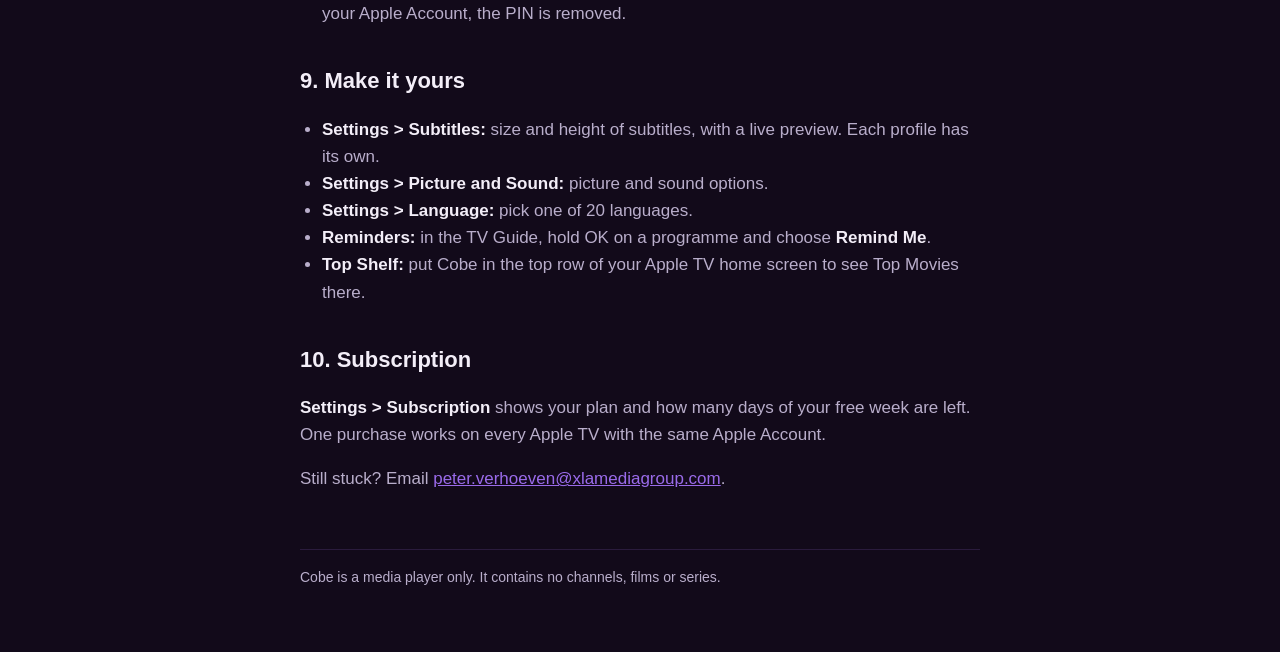
==== commit f5ac2cb6: "Support: shorter list of your own media (Peter) Co-Authored-By: Claude Opus 5.5 <noreply@anthropic.c" ====
--- a/manual.html
+++ b/manual.html
@@ -1,4 +1,4 @@
-<!doctype html><html lang="en"><head><meta charset="utf-8"><meta name="viewport" content="width=device-width,initial-scale=1"><link rel="stylesheet" href="style.css"><title>Cobe Manual</title></head><body><main><header><a href="index.html" class="logo"><img src="images/cobe-logo.png" alt="Cobe" width="960" height="382"></a><nav><a href="index.html">Support</a><a href="manual.html">Manual</a><a href="privacy.html">Privacy</a><a href="terms.html">Terms</a></nav></header>
+<!doctype html><html lang="en"><head><meta charset="utf-8"><meta name="viewport" content="width=device-width,initial-scale=1"><link rel="stylesheet" href="style.css?v=3"><title>Cobe Manual</title></head><body><main><header><a href="index.html" class="logo"><img src="images/cobe-logo.png" alt="Cobe" width="960" height="382" style="height:64px;width:auto"></a><nav><a href="index.html">Support</a><a href="manual.html">Manual</a><a href="privacy.html">Privacy</a><a href="terms.html">Terms</a></nav></header>
 <h1>Cobe Manual</h1>
 <p>Everything Cobe can do, one screen at a time. Use the arrows on your remote to move and the center button (OK) to choose. Back always takes you one step back.</p>
 
@@ -6,7 +6,7 @@
 
 <h2>1. Add your sources</h2>
 <p>Go to <strong>Settings &gt; Library</strong> and choose <strong>Add</strong>. Pick a tab:</p>
-<ul><li><strong>Your own media:</strong> Shared Folder (a folder on your NAS, a computer or a drive attached to it), Jellyfin, Emby or Plex. These cards are yellow.</li>
+<ul><li><strong>Your own media:</strong> Shared Folder (NAS, computer, hard drive), Jellyfin, Emby or Plex. These cards are yellow.</li>
 <li><strong>Your own playlists:</strong> M3U or Xtream. These cards are blue.</li></ul>
 <p>Fill in the fields and choose <strong>Save</strong>. For Xtream, Cobe checks your login first. If it says "No connection" or "Login refused", nothing is saved.</p>
 <p>Each source becomes a card. The dot shows how it is doing:</p>
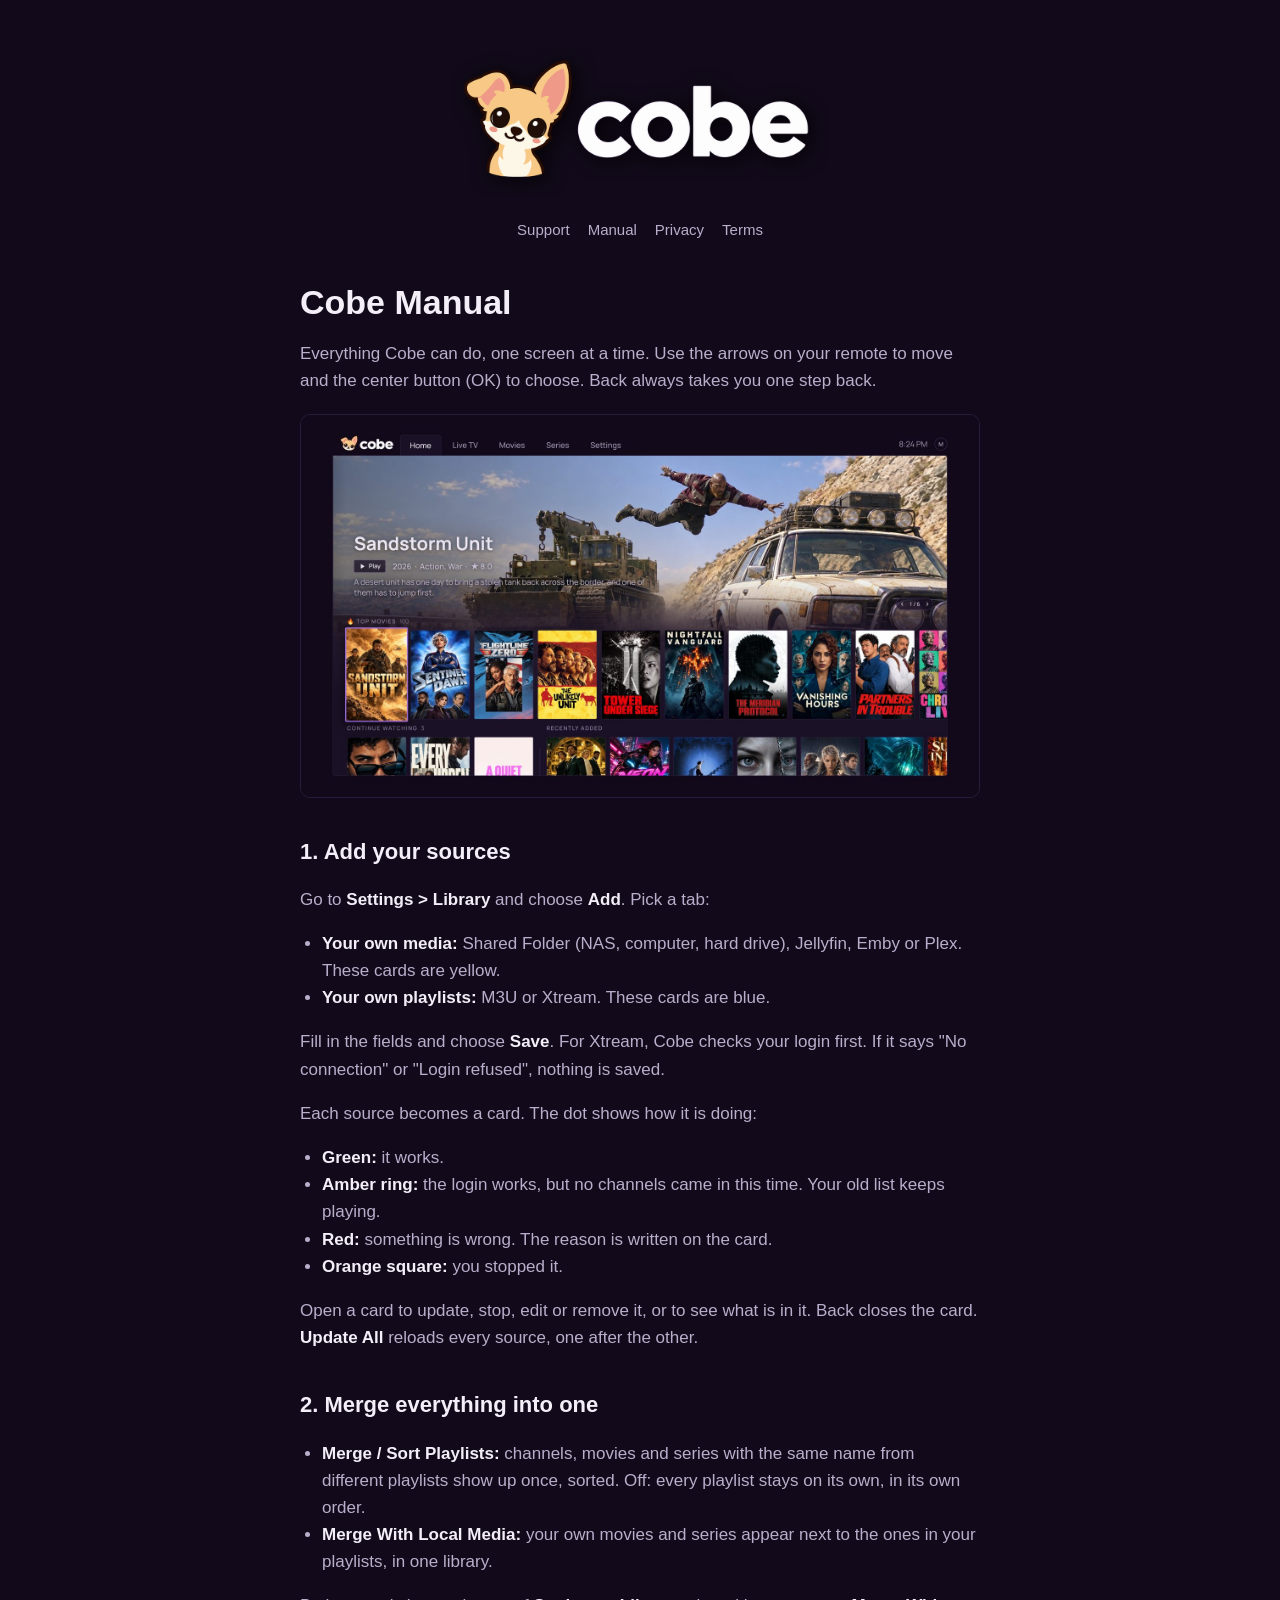
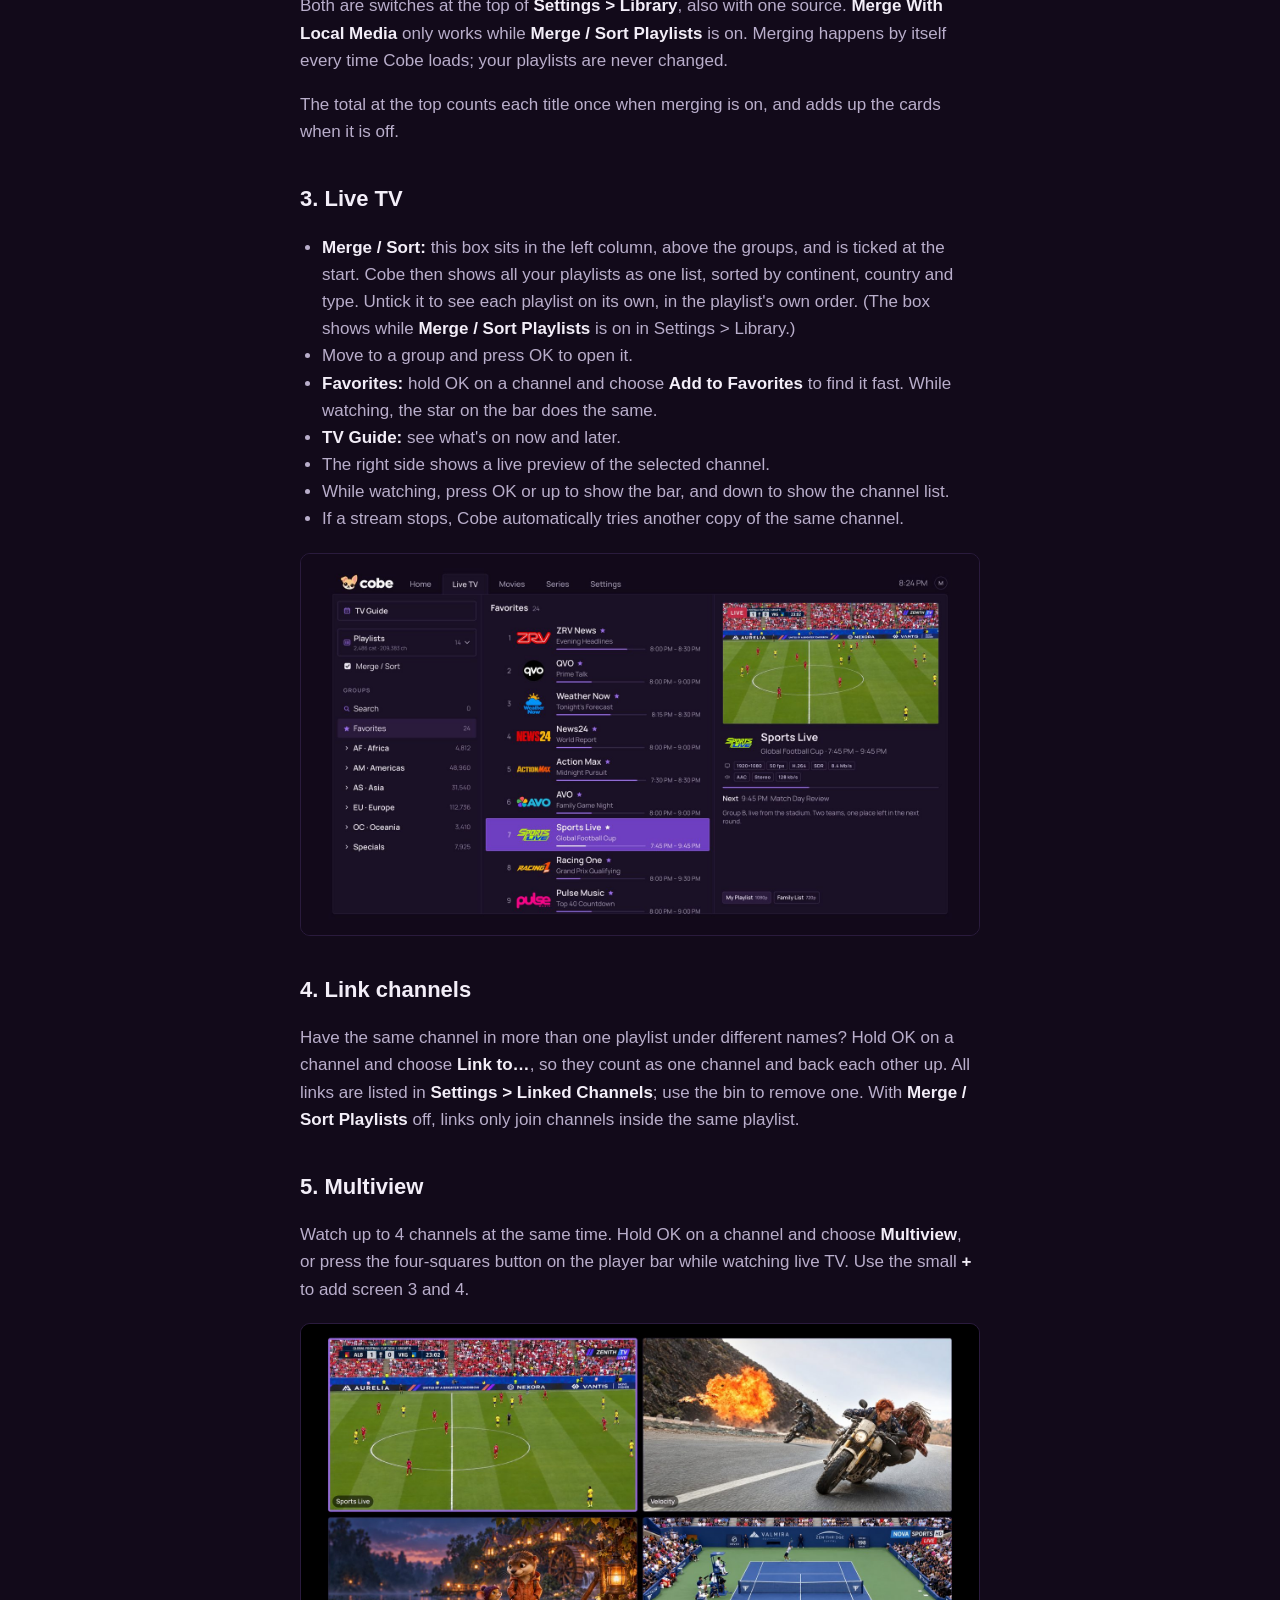
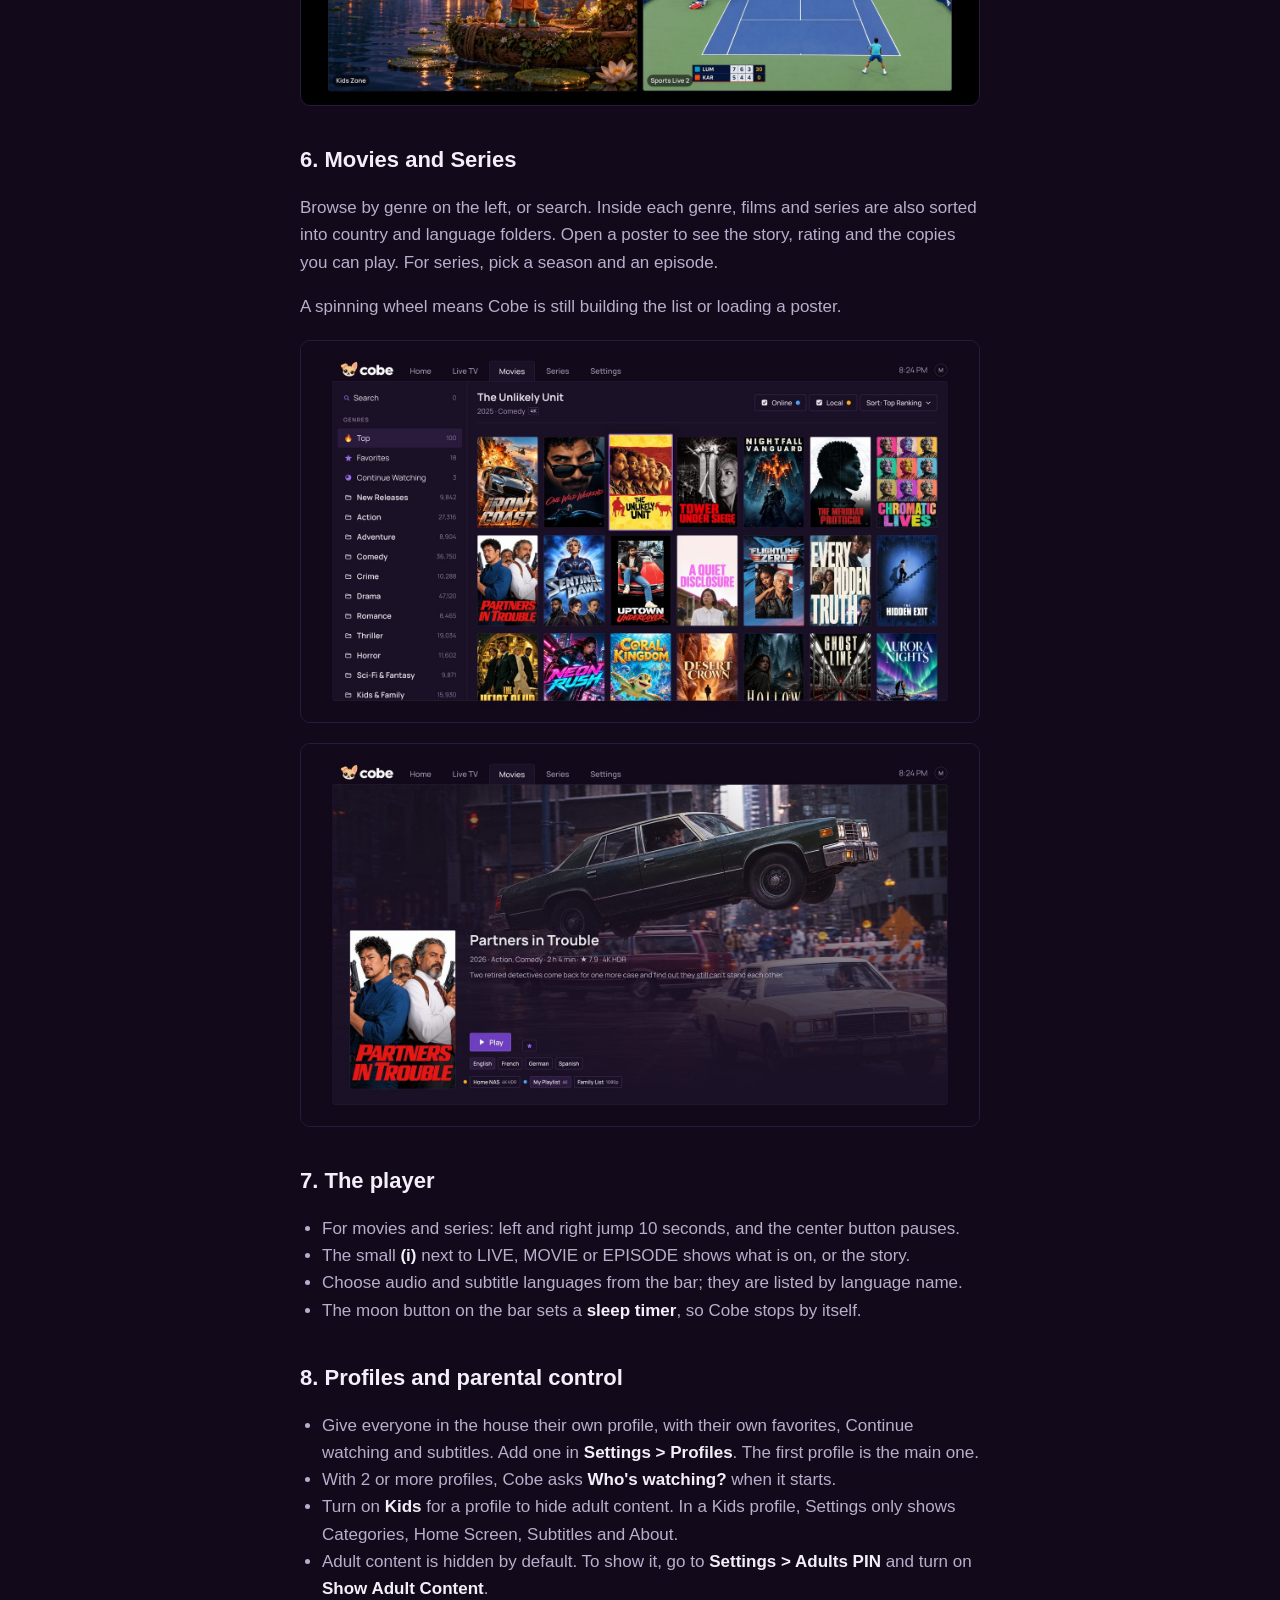
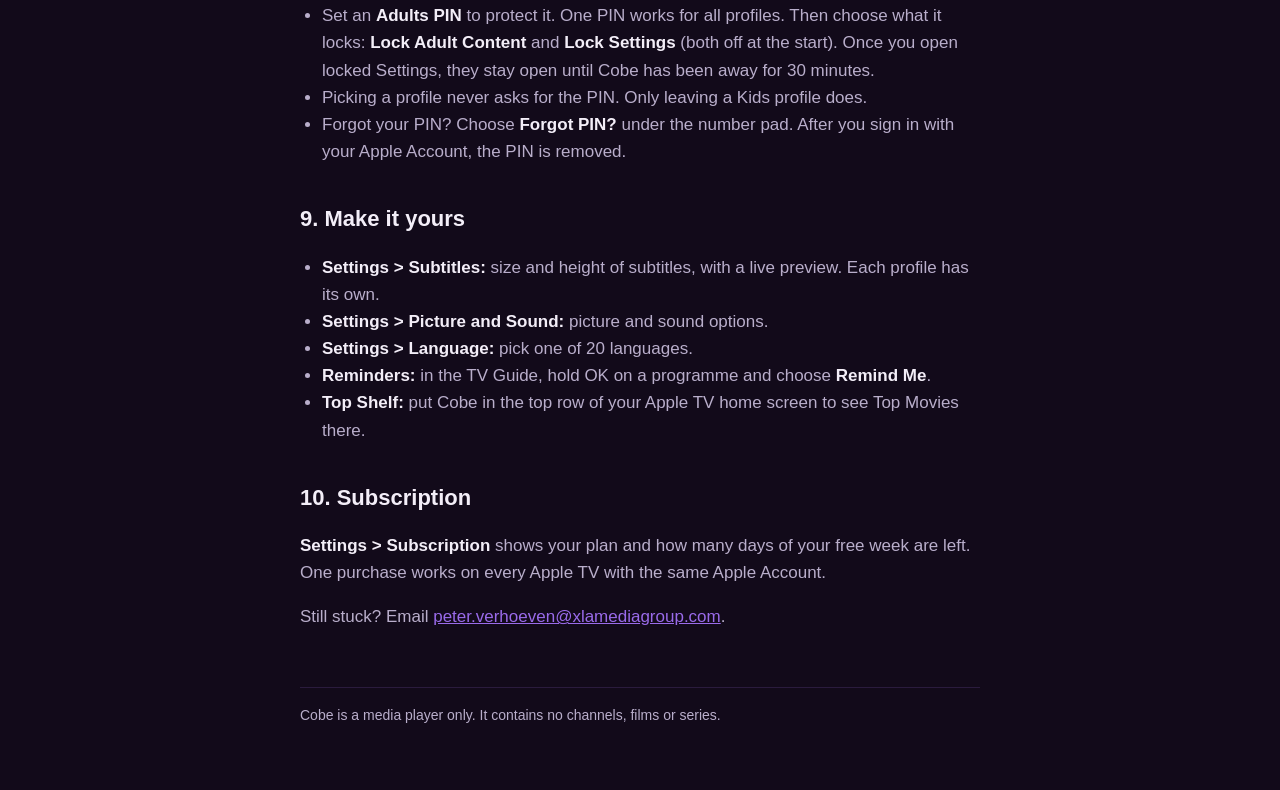
==== commit d7de06ba: "Same header with the big logo on every page (Peter) Co-Authored-By: Claude Opus 5.5 <noreply@anthrop" ====
--- a/manual.html
+++ b/manual.html
@@ -1,4 +1,4 @@
-<!doctype html><html lang="en"><head><meta charset="utf-8"><meta name="viewport" content="width=device-width,initial-scale=1"><link rel="stylesheet" href="style.css?v=3"><title>Cobe Manual</title></head><body><main><header><a href="index.html" class="logo"><img src="images/cobe-logo.png" alt="Cobe" width="960" height="382" style="height:64px;width:auto"></a><nav><a href="index.html">Support</a><a href="manual.html">Manual</a><a href="privacy.html">Privacy</a><a href="terms.html">Terms</a></nav></header>
+<!doctype html><html lang="en"><head><meta charset="utf-8"><meta name="viewport" content="width=device-width,initial-scale=1"><link rel="stylesheet" href="style.css?v=3"><title>Cobe Manual</title></head><body><main><header class="hero" style="flex-direction:column;align-items:center"><a href="index.html" class="logo"><img src="images/cobe-logo.png" alt="Cobe" width="960" height="382" style="height:150px;width:auto;max-width:100%"></a><nav><a href="index.html">Support</a><a href="manual.html">Manual</a><a href="privacy.html">Privacy</a><a href="terms.html">Terms</a></nav></header>
 <h1>Cobe Manual</h1>
 <p>Everything Cobe can do, one screen at a time. Use the arrows on your remote to move and the center button (OK) to choose. Back always takes you one step back.</p>
 
